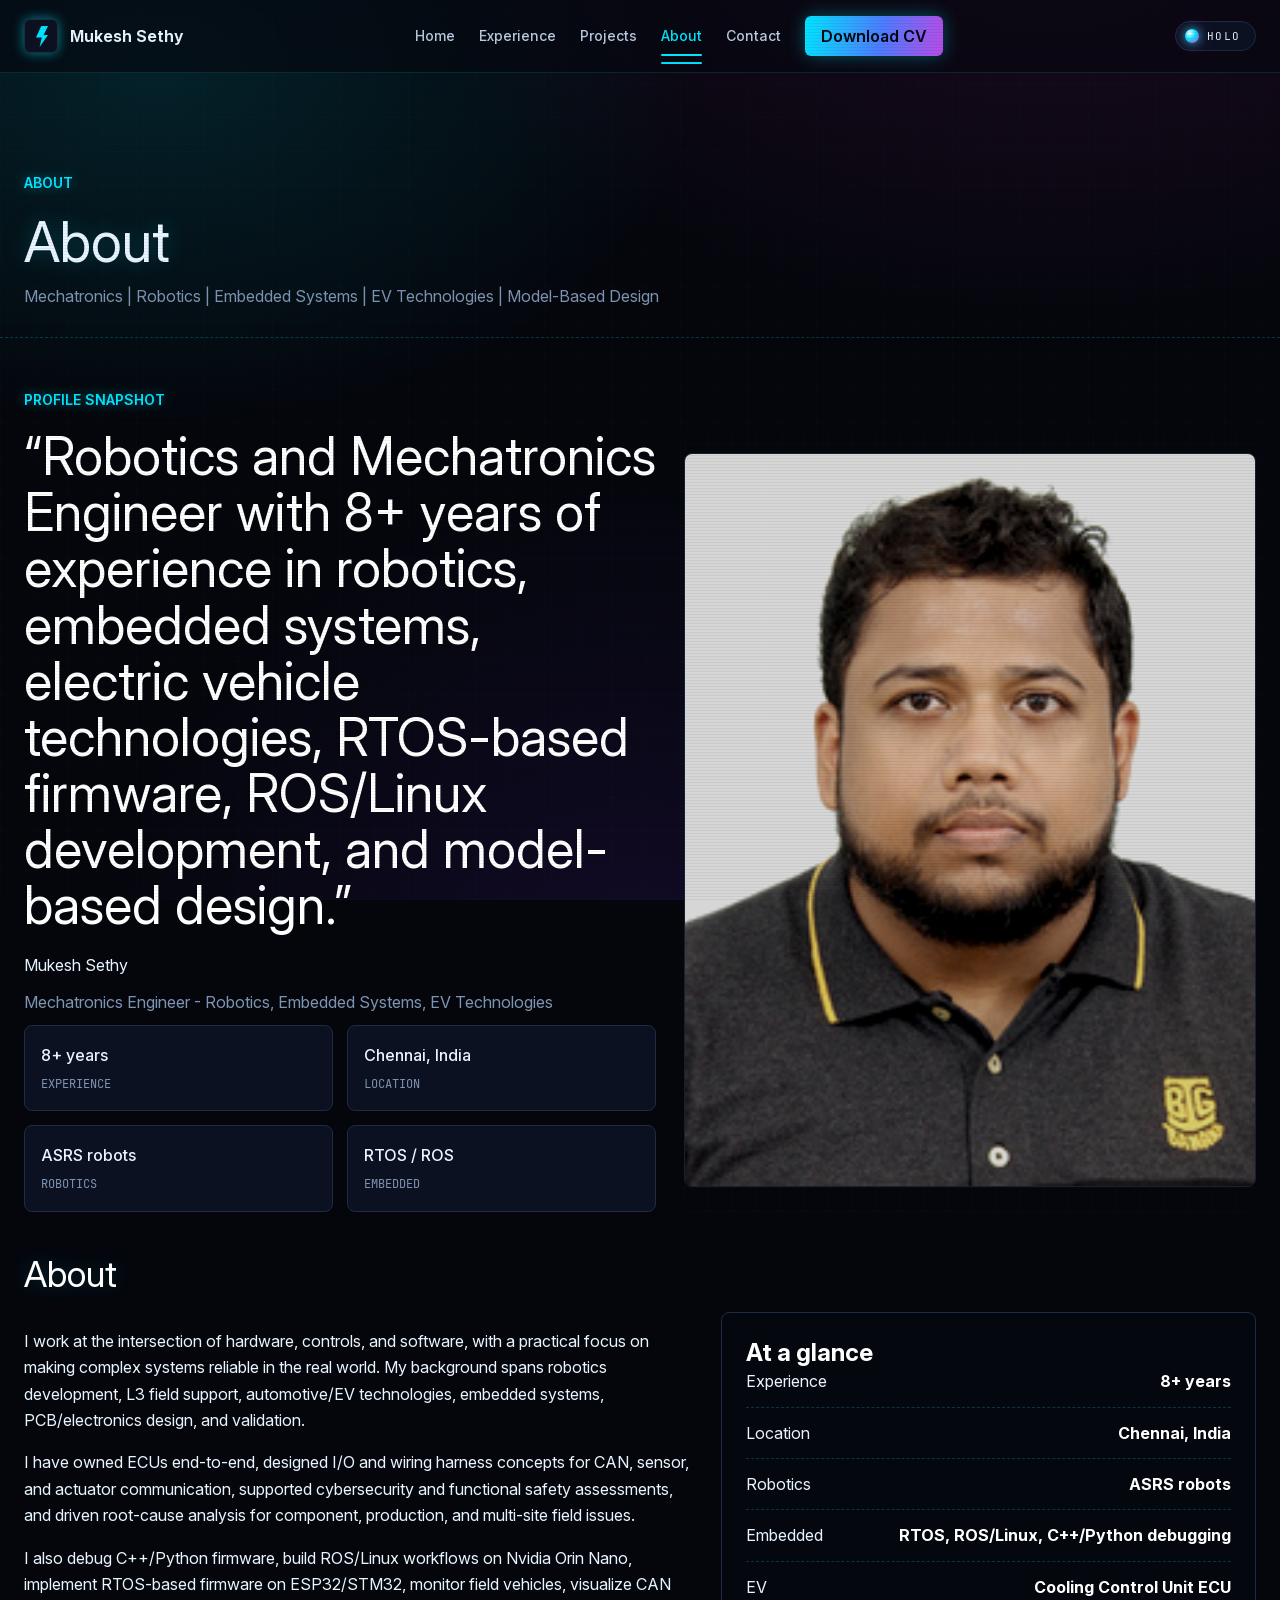
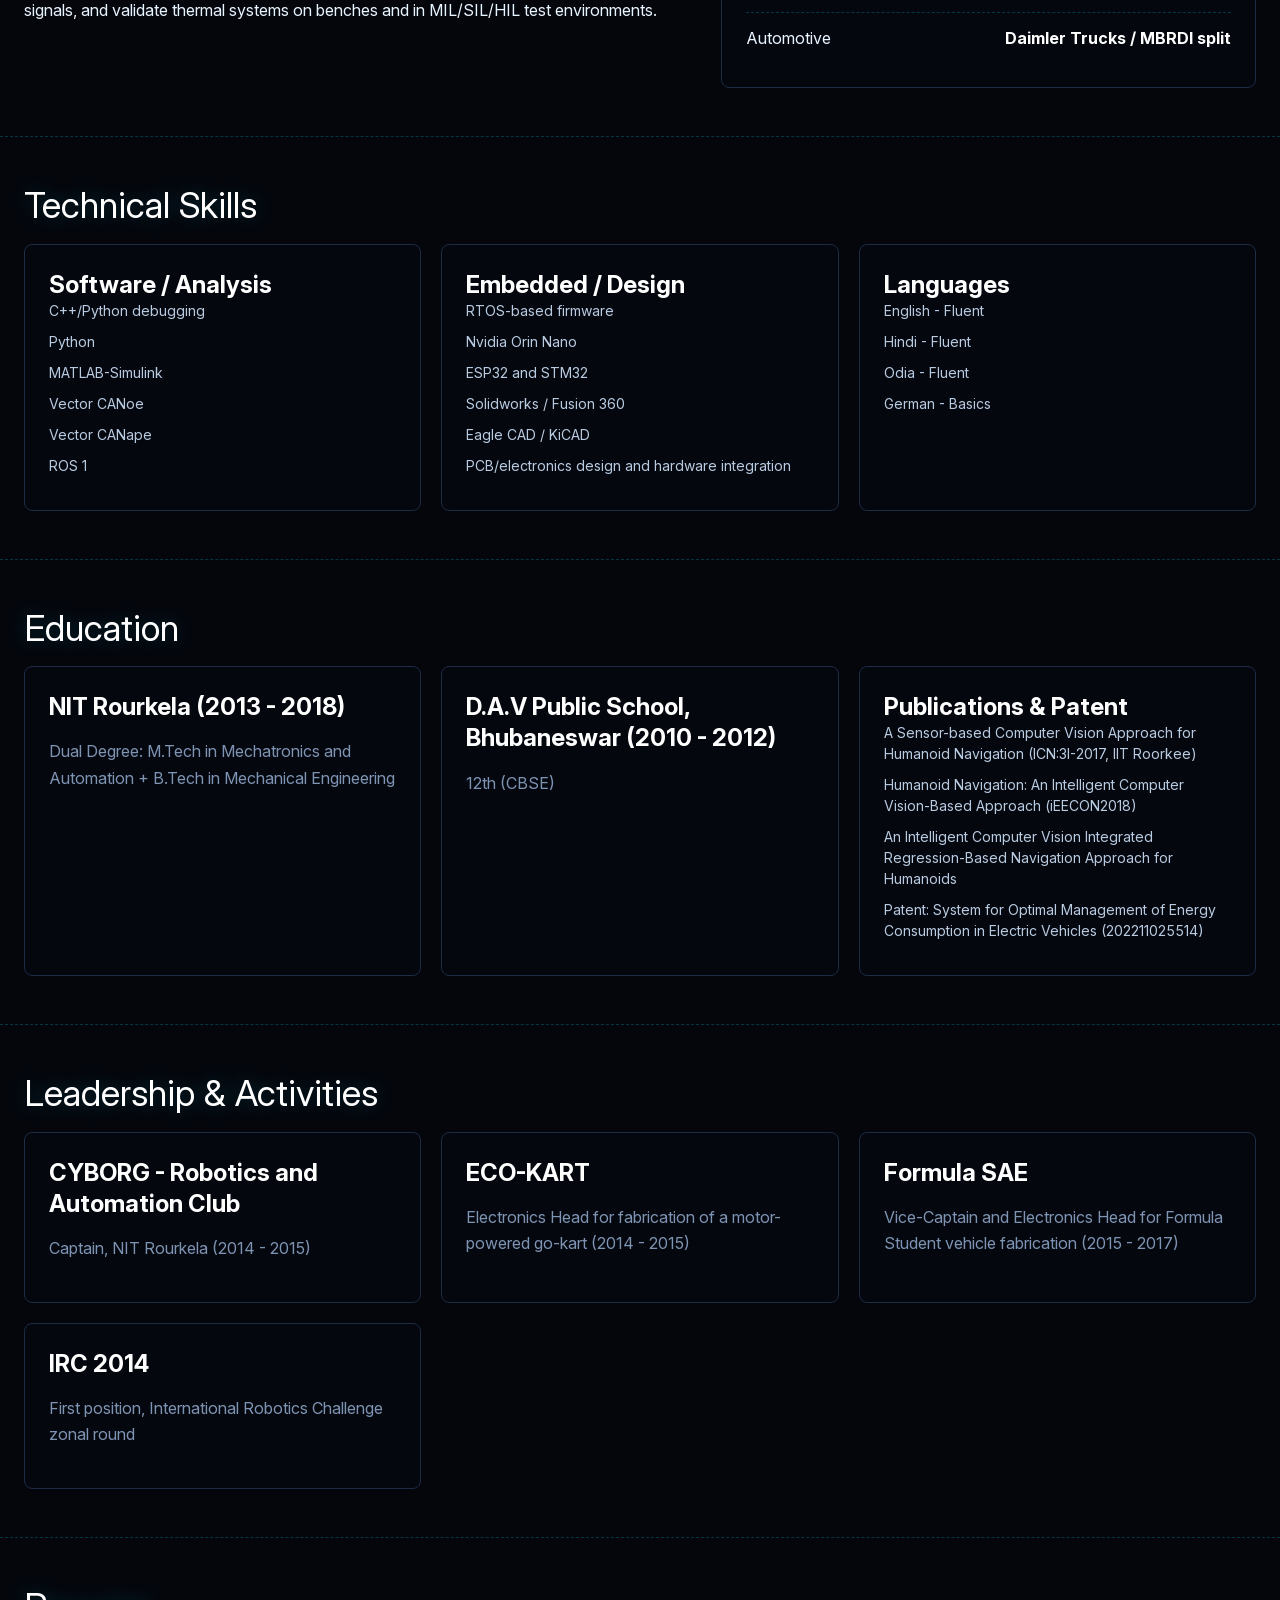
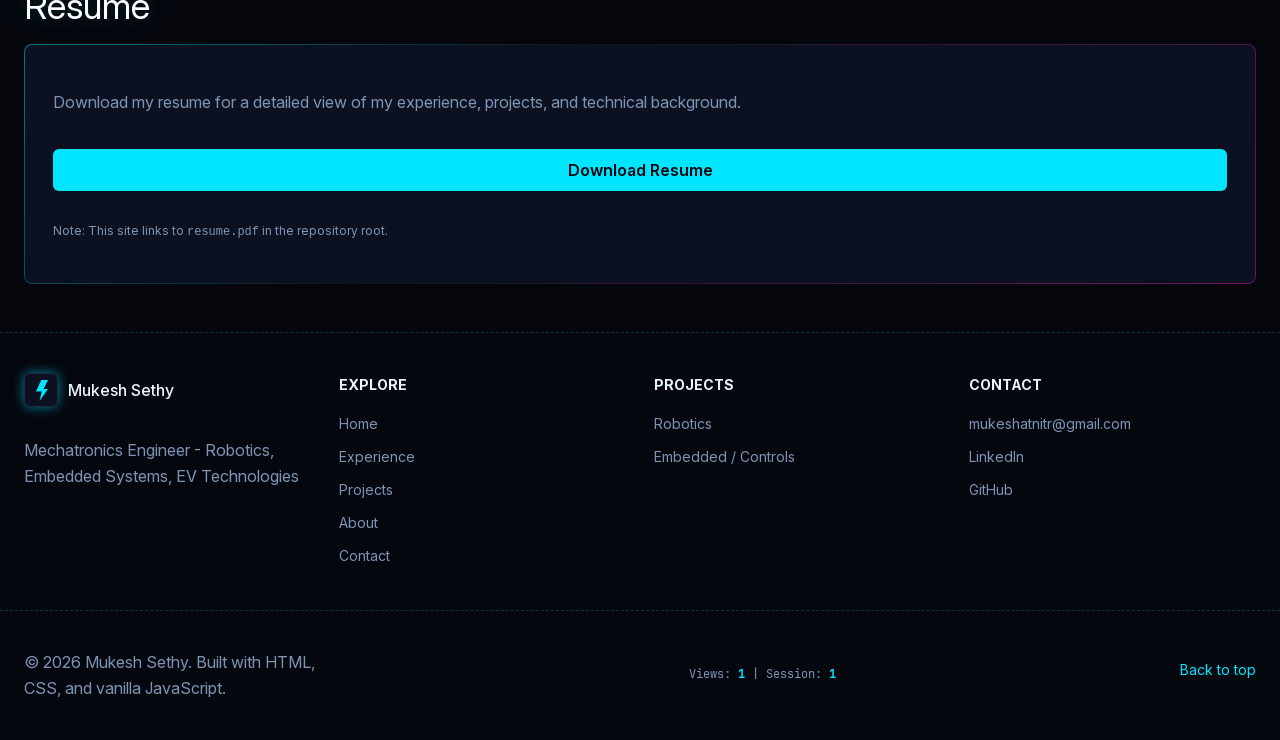
==== about/index.html @ 3b0ccf32 "Add switchable HOLO theme with live-recoloring FX Introduces a futuristic holographic HUD theme (voi" ====
<!doctype html>
<html lang="en">
  <head>
    <meta charset="utf-8" />
    <meta name="viewport" content="width=device-width, initial-scale=1" />
    <title>About | Mukesh Sethy</title>
    <meta
      name="description"
      content="About Mukesh Sethy - mechatronics engineer with 8+ years of experience in robotics, embedded systems, EV technologies, RTOS firmware, ROS/Linux, and data analytics."
    />

    <meta property="og:title" content="About | Mukesh Sethy" />
    <meta
      property="og:description"
      content="Mechatronics engineer with experience in Rapyuta Robotics ASRS robots, embedded debugging, Daimler Trucks ECU development, Mercedes-Benz R&D split context, and EV analytics."
    />
    <meta property="og:type" content="website" />

    <link rel="preload" href="../assets/fonts/InterVariable.woff2" as="font" type="font/woff2" crossorigin />
    <link
      rel="preload"
      href="../assets/fonts/JetBrainsMono-Regular.woff2"
      as="font"
      type="font/woff2"
      crossorigin
    />
    <script>
      (function () {
        var t = "holo";
        try {
          if (localStorage.getItem("site-theme") === "circuit") t = "circuit";
        } catch (e) {}
        document.documentElement.setAttribute("data-theme", t);
      })();
    </script>
    <link rel="stylesheet" href="../fonts.css" />
    <link rel="stylesheet" href="../style.css?v=holo-theme-20260707" />
  </head>
  <body data-page="about">
    <div id="top" aria-hidden="true"></div>
    <a class="skip-link" href="#main">Skip to content</a>
    <div class="scroll-progress" aria-hidden="true">
      <div class="scroll-progress-bar" id="scroll-progress-bar"></div>
    </div>

    <canvas class="ambient-fx" id="ambient-fx" aria-hidden="true"></canvas>
    <div class="pointer-light" id="pointer-light" aria-hidden="true"></div>
    <div class="cursor-fx" id="cursor-fx" aria-hidden="true">
      <div class="cursor-ring" id="cursor-ring"><span class="cursor-sweep" aria-hidden="true"></span></div>
      <div class="cursor-dot" id="cursor-dot"></div>
    </div>
    <div class="click-ripples" id="click-ripples" aria-hidden="true"></div>

    <div class="page">
      <div class="sheet">
        <header class="site-header">
          <div class="container header-row">
            <a class="brand" href="../" aria-label="Home">
              <span class="brand-mark" aria-hidden="true"></span>
              <span class="brand-name">Mukesh Sethy</span>
            </a>

            <nav class="nav-links" id="nav-links" aria-label="Primary">
              <a class="nav-link" href="../" data-page="home">Home</a>
              <a class="nav-link" href="../experience/" data-page="experience">Experience</a>
              <a class="nav-link" href="../projects/" data-page="projects">Projects</a>
              <a class="nav-link" href="../about/" data-page="about">About</a>
              <a class="nav-link" href="../contact/" data-page="contact">Contact</a>
              <a class="header-cta" href="../resume.pdf" download>Download CV</a>
              <span class="nav-indicator" id="nav-indicator" aria-hidden="true"></span>
            </nav>

            <button class="theme-toggle" type="button" aria-pressed="true" aria-label="Switch theme">
              <span class="theme-toggle-orb" aria-hidden="true"></span>
              <span class="theme-toggle-label">Holo</span>
            </button>

            <button
              class="nav-toggle"
              type="button"
              aria-label="Open menu"
              aria-expanded="false"
              aria-controls="nav-links"
            >
              <span class="nav-toggle-bars" aria-hidden="true"></span>
            </button>
          </div>
        </header>

        <main id="main">
          <section class="section page-hero" aria-label="About">
            <div class="container">
              <p class="eyebrow">About</p>
              <h1 class="page-title">About</h1>
              <p class="muted page-lead">Mechatronics | Robotics | Embedded Systems | EV Technologies | Model-Based Design</p>
            </div>
          </section>

          <section class="section snapshot" id="about" aria-label="Profile snapshot">
            <div class="container">
              <p class="eyebrow">Profile Snapshot</p>
              <div class="snapshot-grid">
                <div class="snapshot-copy">
                  <p class="snapshot-quote">
                    &ldquo;Robotics and Mechatronics Engineer with 8+ years of experience in robotics, embedded systems,
                    electric vehicle technologies, RTOS-based firmware, ROS/Linux development, and model-based
                    design.&rdquo;
                  </p>
                  <p class="snapshot-name">Mukesh Sethy</p>
                  <p class="muted snapshot-role">Mechatronics Engineer - Robotics, Embedded Systems, EV Technologies</p>

                  <div class="snapshot-stats" aria-label="Highlights">
                    <div class="stat">
                      <p class="stat-value">8+ years</p>
                      <p class="stat-label">Experience</p>
                    </div>
                    <div class="stat">
                      <p class="stat-value">Chennai, India</p>
                      <p class="stat-label">Location</p>
                    </div>
                    <div class="stat">
                      <p class="stat-value">ASRS robots</p>
                      <p class="stat-label">Robotics</p>
                    </div>
                    <div class="stat">
                      <p class="stat-value">RTOS / ROS</p>
                      <p class="stat-label">Embedded</p>
                    </div>
                  </div>
                </div>

                <div class="snapshot-art" aria-label="Portrait cutout">
                  <div class="burst" aria-hidden="true"></div>
                  <img
                    class="snapshot-img"
                    src="../assets/profile.jpg"
                    alt="Portrait of Mukesh Sethy"
                    width="207"
                    height="266"
                    loading="lazy"
                    decoding="async"
                  />
                </div>
              </div>

              <div class="about-body">
                <h2 class="section-title">About</h2>
                <div class="two-col">
                  <div>
                    <p>
                      I work at the intersection of hardware, controls, and software, with a practical focus on making
                      complex systems reliable in the real world. My background spans robotics development, L3 field
                      support, automotive/EV technologies, embedded systems, PCB/electronics design, and validation.
                    </p>
                    <p>
                      I have owned ECUs end-to-end, designed I/O and wiring harness concepts for CAN, sensor, and
                      actuator communication, supported cybersecurity and functional safety assessments, and driven
                      root-cause analysis for component, production, and multi-site field issues.
                    </p>
                    <p>
                      I also debug C++/Python firmware, build ROS/Linux workflows on Nvidia Orin Nano, implement
                      RTOS-based firmware on ESP32/STM32, monitor field vehicles, visualize CAN signals, and validate
                      thermal systems on benches and in MIL/SIL/HIL test environments.
                    </p>
                  </div>
                  <div class="info-card">
                    <h3 class="card-title">At a glance</h3>
                    <ul class="meta-grid">
                      <li><span>Experience</span><strong>8+ years</strong></li>
                      <li><span>Location</span><strong>Chennai, India</strong></li>
                      <li><span>Robotics</span><strong>ASRS robots</strong></li>
                      <li><span>Embedded</span><strong>RTOS, ROS/Linux, C++/Python debugging</strong></li>
                      <li><span>EV</span><strong>Cooling Control Unit ECU</strong></li>
                      <li><span>Automotive</span><strong>Daimler Trucks / MBRDI split</strong></li>
                    </ul>
                  </div>
                </div>
              </div>
            </div>
          </section>

          <section class="section" id="technical-skills" aria-label="Technical skills">
            <div class="container">
              <h2 class="section-title">Technical Skills</h2>
              <div class="cards-grid">
                <article class="skill-card">
                  <h3 class="card-title">Software / Analysis</h3>
                  <ul class="clean-list muted">
                    <li>C++/Python debugging</li>
                    <li>Python</li>
                    <li>MATLAB-Simulink</li>
                    <li>Vector CANoe</li>
                    <li>Vector CANape</li>
                    <li>ROS 1</li>
                  </ul>
                </article>
                <article class="skill-card">
                  <h3 class="card-title">Embedded / Design</h3>
                  <ul class="clean-list muted">
                    <li>RTOS-based firmware</li>
                    <li>Nvidia Orin Nano</li>
                    <li>ESP32 and STM32</li>
                    <li>Solidworks / Fusion 360</li>
                    <li>Eagle CAD / KiCAD</li>
                    <li>PCB/electronics design and hardware integration</li>
                  </ul>
                </article>
                <article class="skill-card">
                  <h3 class="card-title">Languages</h3>
                  <ul class="clean-list muted">
                    <li>English - Fluent</li>
                    <li>Hindi - Fluent</li>
                    <li>Odia - Fluent</li>
                    <li>German - Basics</li>
                  </ul>
                </article>
              </div>
            </div>
          </section>

          <section class="section" id="education" aria-label="Education">
            <div class="container">
              <h2 class="section-title">Education</h2>
              <div class="cards-grid">
                <article class="skill-card">
                  <h3 class="card-title">NIT Rourkela (2013 - 2018)</h3>
                  <p class="muted">
                    Dual Degree: M.Tech in Mechatronics and Automation + B.Tech in Mechanical Engineering
                  </p>
                </article>
                <article class="skill-card">
                  <h3 class="card-title">D.A.V Public School, Bhubaneswar (2010 - 2012)</h3>
                  <p class="muted">12th (CBSE)</p>
                </article>
                <article class="skill-card">
                  <h3 class="card-title">Publications &amp; Patent</h3>
                  <ul class="clean-list muted">
                    <li>A Sensor-based Computer Vision Approach for Humanoid Navigation (ICN:3I-2017, IIT Roorkee)</li>
                    <li>Humanoid Navigation: An Intelligent Computer Vision-Based Approach (iEECON2018)</li>
                    <li>An Intelligent Computer Vision Integrated Regression-Based Navigation Approach for Humanoids</li>
                    <li>Patent: System for Optimal Management of Energy Consumption in Electric Vehicles (202211025514)</li>
                  </ul>
                </article>
              </div>
            </div>
          </section>

          <section class="section" id="leadership" aria-label="Leadership and activities">
            <div class="container">
              <h2 class="section-title">Leadership &amp; Activities</h2>
              <div class="cards-grid">
                <article class="skill-card">
                  <h3 class="card-title">CYBORG - Robotics and Automation Club</h3>
                  <p class="muted">Captain, NIT Rourkela (2014 - 2015)</p>
                </article>
                <article class="skill-card">
                  <h3 class="card-title">ECO-KART</h3>
                  <p class="muted">Electronics Head for fabrication of a motor-powered go-kart (2014 - 2015)</p>
                </article>
                <article class="skill-card">
                  <h3 class="card-title">Formula SAE</h3>
                  <p class="muted">Vice-Captain and Electronics Head for Formula Student vehicle fabrication (2015 - 2017)</p>
                </article>
                <article class="skill-card">
                  <h3 class="card-title">IRC 2014</h3>
                  <p class="muted">First position, International Robotics Challenge zonal round</p>
                </article>
              </div>
            </div>
          </section>

          <section class="section" id="resume" aria-label="Resume">
            <div class="container">
              <h2 class="section-title">Resume</h2>
              <div class="resume-card">
                <p class="muted">
                  Download my resume for a detailed view of my experience, projects, and technical background.
                </p>
                <a class="button primary" href="../resume.pdf" download>Download Resume</a>
                <p class="tiny muted">Note: This site links to <code>resume.pdf</code> in the repository root.</p>
              </div>
            </div>
          </section>
        </main>

        <footer class="footer">
          <div class="container footer-grid">
            <div class="footer-col footer-brand">
              <a class="footer-logo" href="../" aria-label="Back to home">
                <span class="brand-mark" aria-hidden="true"></span>
                <span class="footer-name">Mukesh Sethy</span>
              </a>
              <p class="footer-muted">Mechatronics Engineer - Robotics, Embedded Systems, EV Technologies</p>
            </div>

            <nav class="footer-col" aria-label="Footer navigation">
              <h3 class="footer-title">Explore</h3>
              <a class="footer-link" href="../">Home</a>
              <a class="footer-link" href="../experience/">Experience</a>
              <a class="footer-link" href="../projects/">Projects</a>
              <a class="footer-link" href="../about/">About</a>
              <a class="footer-link" href="../contact/">Contact</a>
            </nav>

            <nav class="footer-col" aria-label="Project categories">
              <h3 class="footer-title">Projects</h3>
              <a class="footer-link" href="../projects/" data-mega-filter="robotics">Robotics</a>
              <a class="footer-link" href="../projects/" data-mega-filter="embedded">Embedded / Controls</a>
            </nav>

            <div class="footer-col">
              <h3 class="footer-title">Contact</h3>
              <a class="footer-link" href="mailto:mukeshatnitr@gmail.com">mukeshatnitr@gmail.com</a>
              <a
                class="footer-link"
                href="https://www.linkedin.com/in/mukesh-sethy-410699104"
                target="_blank"
                rel="noreferrer"
              >
                LinkedIn
              </a>
              <a class="footer-link" href="https://github.com/MukeshSethy" target="_blank" rel="noreferrer">GitHub</a>
            </div>
          </div>

          <div class="footer-bottom">
            <div class="container footer-bottom-row">
              <p class="footer-muted">
                &copy; <span id="year"></span> Mukesh Sethy. Built with HTML, CSS, and vanilla JavaScript.
              </p>
              <p class="footer-muted footer-visitor">
                Views: <strong data-visitor-total>--</strong> | Session: <strong data-visitor-session>--</strong>
              </p>
              <a class="footer-link footer-toplink" href="#top">Back to top</a>
            </div>
          </div>
        </footer>
      </div>
    </div>

    <button class="to-top" id="to-top" type="button" aria-label="Back to top">
      <span aria-hidden="true">Top</span>
    </button>

    <div class="toast" id="toast" role="status" aria-live="polite" aria-atomic="true"></div>

    <script src="../script.js?v=holo-theme-20260707"></script>
  </body>
</html>
---- fonts.css ----
/* Self-hosted webfonts (offline-friendly). */

@font-face {
  font-family: "Inter";
  src: url("assets/fonts/InterVariable.woff2") format("woff2");
  font-style: normal;
  font-weight: 100 900;
  font-display: swap;
}

@font-face {
  font-family: "Inter";
  src: url("assets/fonts/InterVariable-Italic.woff2") format("woff2");
  font-style: italic;
  font-weight: 100 900;
  font-display: swap;
}

@font-face {
  font-family: "JetBrains Mono";
  src: url("assets/fonts/JetBrainsMono-Regular.woff2") format("woff2");
  font-style: normal;
  font-weight: 400;
  font-display: swap;
}

@font-face {
  font-family: "JetBrains Mono";
  src: url("assets/fonts/JetBrainsMono-Medium.woff2") format("woff2");
  font-style: normal;
  font-weight: 500;
  font-display: swap;
}

@font-face {
  font-family: "JetBrains Mono";
  src: url("assets/fonts/JetBrainsMono-SemiBold.woff2") format("woff2");
  font-style: normal;
  font-weight: 600;
  font-display: swap;
}

@font-face {
  font-family: "JetBrains Mono";
  src: url("assets/fonts/JetBrainsMono-Bold.woff2") format("woff2");
  font-style: normal;
  font-weight: 700;
  font-display: swap;
}
---- style.css ----
﻿:root {
  /* Theme: CIRCUIT (default) - one dark canvas, precise hairlines, electric-green CTA. */
  --brand: #00d992;
  --brand-rgb: 0, 217, 146;
  --brand-soft: #2fd6a1;
  --brand-deep: #10b981;
  --accent-2: #00d992;
  --accent-2-rgb: 0, 217, 146;
  --on-brand: #101010;
  --canvas: #101010;
  --canvas-soft: #1a1a1a;
  --surface: #101010;
  --hairline: #3d3a39;
  --hairline-cool: rgba(79, 93, 117, 0.4);
  --hairline-soft: #b8b3b0;
  --hairline-strong: #5c5855;
  --ink: #f2f2f2;
  --ink-strong: #ffffff;
  --body: #bdbdbd;
  --mute: #8b949e;
  --mute-2: #8b949e;
  --ink-faint: #686f78;
  --canvas-night: #101010;
  --canvas-night-soft: #1a1a1a;
  --canvas-text-soft: #f5f6f7;
  --bg: #101010;
  --shadow: 0 20px 60px rgba(0, 0, 0, 0.7), inset 0 0 0 1px rgba(148, 163, 184, 0.1);
  --shadow-soft: 0 0 15px rgba(92, 88, 85, 0.2);
  --radius-sm: 6px;
  --radius-md: 8px;
  --radius-lg: 12px;
  --radius-xl: 8px;
  --radius-pill: 9999px;
  --maxw: 1240px;
  --grid: 48px;
  --spacing-md: 12px;
  --spacing-lg: 16px;
  --spacing-xl: 20px;
  --spacing-2xl: 24px;
  --spacing-3xl: 32px;
  --spacing-4xl: 40px;
  --spacing-5xl: 48px;
  --spacing-6xl: 64px;
  --ease: cubic-bezier(0.16, 1, 0.3, 1);
  --display: "Inter", ui-sans-serif, system-ui, -apple-system, "Segoe UI", Roboto, Arial, sans-serif;
  --mono: "JetBrains Mono", ui-monospace, SFMono-Regular, Menlo, Monaco, Consolas, "Liberation Mono", "Courier New", monospace;
}

*, *::before, *::after {
  box-sizing: border-box;
}

html {
  scroll-behavior: smooth;
}

body {
  margin: 0;
  min-height: 100vh;
  background: var(--bg);
  color: var(--ink);
  font-family: var(--display);
  font-size: 16px;
  line-height: 1.65;
}

body::before {
  content: "";
  position: fixed;
  inset: 0;
  pointer-events: none;
  background: repeating-linear-gradient(
      0deg,
      rgba(255, 255, 255, 0.025) 0,
      rgba(255, 255, 255, 0.025) 1px,
      transparent 1px,
      transparent 26px
    ),
    repeating-linear-gradient(
      90deg,
      rgba(255, 255, 255, 0.025) 0,
      rgba(255, 255, 255, 0.025) 1px,
      transparent 1px,
      transparent 26px
    );
  opacity: 0.22;
  z-index: 0;
}

/* FX layers (subtle, monochrome + electric green). */
.ambient-fx {
  position: fixed;
  inset: 0;
  width: 100%;
  height: 100%;
  pointer-events: none;
  z-index: 0;
  opacity: 0.55;
  mix-blend-mode: screen;
}

.pointer-light {
  position: fixed;
  inset: 0;
  pointer-events: none;
  z-index: 0;
  opacity: 0;
  background: radial-gradient(
    circle at var(--px, 50%) var(--py, 28%),
    rgba(var(--brand-rgb), 0.16),
    transparent 44%
  );
  transition: opacity 220ms var(--ease);
  mix-blend-mode: screen;
}

html.has-pointer-light .pointer-light {
  opacity: 1;
}

.hero-fx {
  position: absolute;
  inset: 0;
  width: 100%;
  height: 100%;
  pointer-events: none;
  opacity: 0.28;
}

.cursor-fx {
  position: fixed;
  inset: 0;
  pointer-events: none;
  z-index: 1500;
  opacity: 0;
}

html.has-cursor-fx .cursor-fx {
  opacity: 1;
}

.cursor-ring,
.cursor-dot {
  position: absolute;
  left: 0;
  top: 0;
  will-change: transform, opacity;
}

.cursor-ring {
  --s: 36px;
  width: var(--s);
  height: var(--s);
  border-radius: var(--radius-pill);
  border: 1.5px solid rgba(var(--brand-rgb), 0.35);
  transform: translate(
    calc(var(--cx, 50vw) - calc(var(--s) / 2)),
    calc(var(--cy, 50vh) - calc(var(--s) / 2))
  );
}

.cursor-dot {
  --s: 8px;
  width: var(--s);
  height: var(--s);
  border-radius: var(--radius-pill);
  background: var(--brand);
  transform: translate(
    calc(var(--cx, 50vw) - calc(var(--s) / 2)),
    calc(var(--cy, 50vh) - calc(var(--s) / 2))
  );
}

.cursor-fx.is-hover .cursor-ring {
  border-color: rgba(var(--brand-rgb), 0.6);
}

.cursor-sweep {
  position: absolute;
  inset: 0;
  border-radius: inherit;
  overflow: hidden;
  background: conic-gradient(
    from 0deg,
    rgba(var(--brand-rgb), 0.22),
    rgba(var(--brand-rgb), 0.05) 60deg,
    transparent 90deg
  );
  animation: cursor-sweep-spin 2.6s linear infinite;
}

@keyframes cursor-sweep-spin {
  to {
    transform: rotate(360deg);
  }
}

.cursor-blip {
  position: absolute;
  width: 3px;
  height: 3px;
  border-radius: 50%;
  background: var(--brand);
  box-shadow: 0 0 4px rgba(var(--brand-rgb), 0.8);
  transform: translate(-50%, -50%);
  opacity: 0;
  animation: cursor-blip-fade 2s ease-in-out infinite;
}

@keyframes cursor-blip-fade {
  0%, 12%, 88%, 100% {
    opacity: 0;
  }
  35%, 65% {
    opacity: 0.9;
  }
}

.cursor-ring {
  transition: opacity 160ms var(--ease), border-color 160ms var(--ease);
}

.cursor-fx.over-calendar .cursor-ring {
  opacity: 0;
}

.cursor-fx.is-down .cursor-ring {
  border-color: rgba(var(--brand-rgb), 0.78);
}

.click-ripples {
  position: fixed;
  inset: 0;
  pointer-events: none;
  z-index: 1040;
}

.click-ripple {
  position: absolute;
  left: var(--x);
  top: var(--y);
  width: var(--s);
  height: var(--s);
  transform: translate(-50%, -50%);
  border-radius: var(--radius-pill);
  border: 1px solid rgba(var(--brand-rgb), 0.5);
  opacity: 0;
  animation: click-ripple 760ms var(--ease) forwards;
}

@keyframes click-ripple {
  0% {
    opacity: 0.22;
    transform: translate(-50%, -50%) scale(0.12);
  }
  100% {
    opacity: 0;
    transform: translate(-50%, -50%) scale(1);
  }
}

a {
  color: inherit;
  text-decoration: none;
}

img {
  max-width: 100%;
  display: block;
}

.container {
  width: min(100%, calc(var(--maxw) + 48px));
  margin: 0 auto;
  padding: 0 24px;
}

.skip-link {
  position: absolute;
  left: 18px;
  top: 18px;
  padding: 10px 14px;
  border-radius: var(--radius-sm);
  border: 1px solid var(--hairline);
  background: var(--canvas-soft);
  color: var(--ink-strong);
  transform: translateY(-140%);
  transition: transform 180ms var(--ease);
  z-index: 1200;
}

.skip-link:focus {
  transform: translateY(0);
  outline: none;
  box-shadow: 0 0 0 3px rgba(var(--brand-rgb), 0.22);
}

:focus-visible {
  outline: none;
  box-shadow: 0 0 0 3px rgba(var(--brand-rgb), 0.24);
}

.page {
  position: relative;
  z-index: 1;
  animation: page-in 520ms var(--ease) both;
  will-change: opacity, transform, filter;
}

.sheet {
  width: 100%;
}

@keyframes page-in {
  from {
    opacity: 0;
    transform: translateY(10px);
    filter: blur(3px);
  }
  to {
    opacity: 1;
    transform: translateY(0);
    filter: blur(0);
  }
}

body.is-leaving .page {
  opacity: 0;
  transform: translateY(10px);
  filter: blur(3px);
  transition: opacity 180ms var(--ease), transform 180ms var(--ease), filter 180ms var(--ease);
}

body.modal-open {
  overflow: hidden;
}

.reveal {
  opacity: 0;
  transform: translateY(14px);
  filter: blur(3px);
  transition: opacity 520ms var(--ease), transform 520ms var(--ease), filter 520ms var(--ease);
  transition-delay: var(--d, 0ms);
}

.reveal.is-visible {
  opacity: 1;
  transform: translateY(0);
  filter: blur(0);
}

.scroll-progress {
  position: fixed;
  top: 0;
  left: 0;
  width: 100%;
  height: 3px;
  background: transparent;
  z-index: 1100;
}

.scroll-progress-bar {
  width: 0;
  height: 100%;
  background: var(--brand);
}

.site-header {
  position: sticky;
  top: 0;
  z-index: 1100;
  background: rgba(16, 16, 16, 0.92);
  border-bottom: 1px solid var(--hairline);
  backdrop-filter: blur(16px);
}

.site-header.is-scrolled {
  box-shadow: 0 10px 36px rgba(0, 0, 0, 0.35);
  border-bottom-color: var(--hairline-strong);
}

.header-row {
  display: flex;
  align-items: center;
  justify-content: space-between;
  gap: 16px;
  min-height: 72px;
}

.brand {
  display: inline-flex;
  align-items: center;
  gap: 12px;
  font-family: var(--display);
  font-weight: 650;
  letter-spacing: 0;
}

.brand-mark {
  position: relative;
  width: 34px;
  height: 34px;
  border-radius: var(--radius-sm);
  border: 1px solid var(--hairline);
  background: var(--canvas-soft);
  box-shadow: inset 0 0 18px rgba(var(--brand-rgb), 0.08);
}

.brand-mark::before {
  content: "";
  position: absolute;
  left: 11px;
  top: 6px;
  width: 12px;
  height: 21px;
  background: var(--brand);
  clip-path: polygon(44% 0, 100% 0, 64% 43%, 100% 43%, 30% 100%, 48% 55%, 0 55%);
}

.nav-links {
  display: flex;
  flex-wrap: wrap;
  align-items: center;
  gap: 24px;
  position: relative;
}

.nav-link {
  position: relative;
  color: var(--body);
  opacity: 1;
  font-size: 14px;
  font-weight: 500;
  transition: color 180ms var(--ease), opacity 180ms var(--ease);
}

.nav-link:hover,
.nav-link.is-active {
  color: var(--brand);
  opacity: 1;
}

.nav-link.is-active::after {
  content: "";
  position: absolute;
  left: 0;
  bottom: -8px;
  width: 100%;
  height: 2px;
  background: var(--brand);
  border-radius: var(--radius-pill);
}

.nav-indicator {
  position: absolute;
  left: 0;
  bottom: -8px;
  height: 2px;
  width: 0;
  border-radius: var(--radius-pill);
  background: var(--brand);
  opacity: 0;
  transition: opacity 200ms var(--ease), transform 200ms var(--ease), width 200ms var(--ease);
  pointer-events: none;
}

.nav-indicator.is-visible {
  opacity: 1;
}

.nav-toggle {
  display: none;
  border: 1px solid var(--hairline);
  background: var(--canvas-soft);
  border-radius: var(--radius-sm);
  padding: 12px;
  cursor: pointer;
}

.nav-toggle-bars,
.nav-toggle-bars::before,
.nav-toggle-bars::after {
  display: block;
  position: relative;
  width: 20px;
  height: 2px;
  background: var(--ink-strong);
  border-radius: 999px;
}

.nav-toggle-bars::before,
.nav-toggle-bars::after {
  content: "";
  position: absolute;
  left: 0;
}

.nav-toggle-bars::before {
  top: -6px;
}

.nav-toggle-bars::after {
  top: 6px;
}

.header-cta,
.button.primary,
.btn-black {
  display: inline-flex;
  align-items: center;
  justify-content: center;
  border-radius: var(--radius-sm);
  border: 1px solid transparent;
  background: var(--brand);
  color: var(--on-brand);
  padding: 12px 16px;
  font-weight: 600;
  font-size: 16px;
  line-height: 1;
  text-transform: none;
  transition: transform 180ms var(--ease), filter 180ms var(--ease), opacity 180ms var(--ease);
}

.header-cta:hover,
.button.primary:hover,
.btn-black:hover {
  transform: translateY(-1px);
  filter: brightness(1.04);
}

.section {
  padding: 48px 0;
  border-top: 1px dashed var(--hairline-cool);
}

.section:first-of-type {
  border-top: none;
}

.page-hero {
  padding-top: 96px;
  padding-bottom: 28px;
  border-top: none;
  position: relative;
  overflow: hidden;
}

.page-hero::before {
  content: "";
  position: absolute;
  inset: 0;
  background: none;
  opacity: 0;
  pointer-events: none;
}

.page-hero > .container {
  position: relative;
  z-index: 1;
}

.page-title {
  margin: 0 0 10px;
  font-size: 56px;
  font-weight: 400;
  letter-spacing: 0;
  line-height: 1.08;
  position: relative;
  z-index: 1;
}

.page-lead {
  margin: 0;
  max-width: 70ch;
  position: relative;
  z-index: 1;
}

.section-title {
  margin: 0 0 18px;
  font-size: 36px;
  font-weight: 400;
  letter-spacing: 0;
  line-height: 1.12;
  color: var(--ink-strong);
}

.section-head {
  display: flex;
  align-items: flex-end;
  justify-content: space-between;
  gap: 28px;
  margin-bottom: 18px;
}

.section-actions {
  display: flex;
  flex-wrap: wrap;
  gap: 14px;
  margin-top: 24px;
}

.muted {
  color: var(--mute);
}

.tiny {
  font-size: 12px;
  color: var(--mute);
}

.eyebrow {
  margin: 0 0 18px;
  display: inline-flex;
  font-size: 14px;
  font-weight: 600;
  letter-spacing: 0;
  text-transform: uppercase;
  color: var(--brand);
}

.hero .eyebrow {
  font-size: 14px;
  letter-spacing: 0;
  color: var(--brand);
}

.card-title {
  margin: 0;
  font-size: 24px;
  font-weight: 700;
  letter-spacing: 0;
  line-height: 1.3;
  color: var(--ink-strong);
}

.clean-list {
  margin: 0;
  padding: 0;
  list-style: none;
}

.clean-list li {
  margin-bottom: 10px;
  color: var(--body);
  font-size: 14px;
  line-height: 1.5;
}

.hero {
  position: relative;
  overflow: hidden;
  padding: 64px 0 40px;
  background: var(--canvas);
}

.hero::before {
  content: "";
  position: absolute;
  inset: 0;
  background:
    linear-gradient(90deg, rgba(var(--brand-rgb), 0.12), transparent 1px) 0 0 / 88px 88px,
    linear-gradient(180deg, rgba(var(--brand-rgb), 0.08), transparent 1px) 0 0 / 88px 88px;
  opacity: 0.12;
  pointer-events: none;
}

.hero-stripe {
  position: absolute;
  right: 0;
  top: 16%;
  bottom: 16%;
  width: 2px;
  min-width: 2px;
  background: var(--brand);
  box-shadow: 0 0 22px rgba(var(--brand-rgb), 0.45);
}

.hero-grid {
  display: grid;
  grid-template-columns: minmax(0, 1.1fr) minmax(0, 0.9fr);
  gap: 42px;
  align-items: start;
  position: relative;
  z-index: 1;
}

.hero-title {
  margin: 0;
  font-size: 60px;
  font-weight: 400;
  letter-spacing: 0;
  line-height: 1;
  color: var(--ink-strong);
}

.hero-greet,
.hero-name {
  display: block;
}

.hero-greet {
  font-weight: 400;
  margin-bottom: 12px;
  color: var(--ink-strong);
}

.hero-name {
  color: var(--brand);
  font-weight: 400;
}

.hero-role {
  display: flex;
  flex-wrap: wrap;
  align-items: center;
  gap: 12px;
  margin: 24px 0 18px;
}

.hero-rule {
  width: 56px;
  height: 1px;
  background: var(--hairline-strong);
}

.hero-subtitle {
  margin: 0;
  color: var(--mute);
  font-size: 16px;
  line-height: 1.65;
}

.hero-spark {
  display: none;
}

.hero-lead {
  margin: 0 0 24px;
  max-width: 68ch;
  color: var(--body);
  font-size: 18px;
  line-height: 1.55;
}

.hero-checklist {
  list-style: none;
  margin: 0 0 24px;
  padding: 0;
  display: grid;
  gap: 10px;
}

.hero-checklist li {
  position: relative;
  padding-left: 22px;
  color: var(--body);
  font-size: 14px;
}

.hero-checklist li::before {
  content: "";
  position: absolute;
  left: 0;
  top: 8px;
  width: 10px;
  height: 10px;
  border-radius: 2px;
  background: var(--brand);
}

.hero-terminal {
  margin: 0 0 24px;
  padding: 18px 18px;
  border-radius: var(--radius-sm);
  background: var(--canvas-night);
  border: 1px solid var(--hairline);
  font-family: var(--mono);
  font-size: 13px;
  line-height: 1.45;
  color: var(--canvas-text-soft);
  box-shadow: inset 0 1px 0 rgba(255, 255, 255, 0.02), 0 0 15px rgba(92, 88, 85, 0.2);
}

.term-row {
  display: flex;
  align-items: center;
  gap: 12px;
  margin: 6px 0;
}

.term-row:first-child {
  margin-top: 0;
}

.term-row span {
  color: var(--brand);
  font-weight: 500;
}

.hero-badges {
  display: flex;
  flex-wrap: wrap;
  gap: 12px;
  margin: 0 0 20px;
}

.hero-badge {
  display: inline-flex;
  align-items: center;
  padding: 4px 12px;
  border-radius: var(--radius-pill);
  background: var(--canvas);
  border: 1px solid var(--hairline);
  color: var(--body);
  font-size: 12px;
  text-transform: uppercase;
  letter-spacing: 0;
  font-weight: 600;
}

.hero-actions {
  display: flex;
  flex-wrap: wrap;
  gap: 16px;
}

.btn {
  display: inline-flex;
  align-items: center;
  justify-content: center;
  min-height: 44px;
  border-radius: var(--radius-sm);
  border: 1px solid var(--hairline);
  background: var(--canvas);
  color: var(--ink);
  padding: 12px 16px;
  font-weight: 600;
  font-size: 16px;
  line-height: 1;
  transition: transform 180ms var(--ease), background-color 180ms var(--ease), border-color 180ms var(--ease);
}

.btn:hover {
  transform: translateY(-1px);
  background: var(--canvas-soft);
  border-color: var(--hairline-soft);
}

.btn-black {
  background: var(--brand);
  color: var(--on-brand);
  border-color: var(--brand);
}

.text-link {
  display: inline-flex;
  align-items: center;
  gap: 8px;
  color: var(--brand);
  font-weight: 600;
  font-size: 14px;
  border-bottom: 1px solid rgba(var(--brand-rgb), 0.45);
  padding-bottom: 2px;
}

.hero .text-link {
  border-bottom-color: rgba(var(--brand-rgb), 0.55);
}

.hero .text-link:hover {
  opacity: 0.92;
}

.hero-panel {
  position: relative;
  display: grid;
}

.hero-panel::after {
  position: absolute;
  z-index: 3;
  border: 1px solid var(--hairline);
  border-radius: var(--radius-md);
  background: rgba(16, 16, 16, 0.92);
  color: var(--canvas-text-soft);
  font-family: var(--mono);
  font-size: 12px;
  line-height: 1.5;
  box-shadow: var(--shadow-soft);
  pointer-events: none;
}

.hero-panel::after {
  content: "live\00a0 telemetry";
  left: -12px;
  top: 18px;
  padding: 6px 10px;
  color: var(--brand);
}

.portrait {
  position: relative;
  border-radius: var(--radius-md);
  overflow: hidden;
  border: 1px solid var(--hairline);
  background: var(--canvas-soft);
  box-shadow: var(--shadow-soft);
}

.portrait::before {
  content: "runtime.profile";
  position: absolute;
  left: 14px;
  top: 12px;
  z-index: 2;
  font-family: var(--mono);
  font-size: 12px;
  color: var(--brand);
}

.portrait::after {
  content: "";
  position: absolute;
  inset: 38px 0 auto;
  height: 1px;
  background: var(--hairline);
  z-index: 2;
}

.portrait-img {
  width: 100%;
  height: 100%;
  object-fit: cover;
  object-position: 50% 20%;
  display: block;
  filter: grayscale(18%) contrast(1.05) brightness(0.82);
}

.hello-disk {
  position: absolute;
  left: 18px;
  bottom: 18px;
  width: 86px;
  height: 86px;
  display: grid;
  place-items: center;
  border-radius: var(--radius-pill);
  background: rgba(var(--brand-rgb), 0.12);
  color: var(--ink-strong);
  font-family: var(--display);
  font-size: 18px;
  font-weight: 500;
  border: 1px solid rgba(var(--brand-rgb), 0.35);
}

.doodle {
  position: absolute;
  pointer-events: none;
}

.doodle-lines {
  left: 18px;
  top: 18px;
  width: 64px;
  height: 36px;
  background: linear-gradient(
    135deg,
    transparent 42%,
    rgba(var(--brand-rgb), 0.52) 44%,
    rgba(var(--brand-rgb), 0.52) 46%,
    transparent 48%
  );
  transform: rotate(-8deg);
}

.doodle-squiggle {
  right: 18px;
  top: 42%;
  width: 44px;
  height: 44px;
  border-radius: var(--radius-pill);
  border: 2px solid rgba(var(--brand-rgb), 0.64);
  border-left-color: transparent;
  border-bottom-color: transparent;
  transform: rotate(18deg);
}

.hero-strip {
  margin-top: 22px;
  padding: 16px 0;
  background: var(--canvas-soft);
  border-top: 1px dashed var(--hairline-cool);
  border-bottom: 1px dashed var(--hairline-cool);
}

.hero-strip-row {
  display: flex;
  flex-wrap: wrap;
  gap: 10px;
  align-items: center;
  color: var(--mute);
  font-size: 12px;
  letter-spacing: 0;
  text-transform: uppercase;
}

.strip-item {
  padding: 6px 12px;
  border-radius: var(--radius-pill);
  border: 1px solid var(--hairline);
  background: var(--canvas);
}

.strip-sep {
  width: 6px;
  height: 6px;
  background: var(--brand);
  border-radius: 2px;
}

.hero-meta {
  padding-top: 18px;
  border-top: 1px solid var(--hairline-cool);
}

.hero-meta-row {
  display: flex;
  flex-wrap: wrap;
  align-items: center;
  justify-content: space-between;
  gap: 16px;
}

.hero-social {
  display: inline-flex;
  gap: 18px;
}

.offering {
  background: var(--canvas);
}

.offering-head {
  display: flex;
  flex-wrap: wrap;
  gap: 20px;
  justify-content: space-between;
  margin-bottom: 28px;
}

.offering-head-right {
  max-width: 520px;
  display: grid;
  gap: 14px;
  text-align: right;
}

.offering-layout {
  display: grid;
  grid-template-columns: 72px 1fr;
  gap: 20px;
  align-items: start;
}

.offering-rail {
  display: flex;
  flex-direction: column;
  align-items: center;
  gap: 12px;
}

.offering-rail-label {
  font-family: var(--mono);
  font-size: 11px;
  letter-spacing: 0;
  text-transform: uppercase;
  color: var(--mute);
  writing-mode: vertical-rl;
  transform: rotate(180deg);
}

.offering-rail-line {
  width: 1px;
  height: 96px;
  background: var(--hairline-strong);
}

.offering-rail-btn {
  position: relative;
  width: 40px;
  height: 40px;
  border-radius: var(--radius-pill);
  background: var(--brand);
}

.offering-rail-btn::before {
  content: "";
  position: absolute;
  left: 50%;
  top: 50%;
  width: 10px;
  height: 10px;
  border-right: 2px solid var(--on-brand);
  border-bottom: 2px solid var(--on-brand);
  transform: translate(-50%, -55%) rotate(45deg);
}

.cards-grid,
.offering-grid {
  display: grid;
  gap: 20px;
}

.cards-grid {
  grid-template-columns: repeat(3, minmax(0, 1fr));
}

.offering-grid {
  grid-template-columns: repeat(3, minmax(0, 1fr));
}

.offering-card,
.skill-card,
.project-card,
.resume-card,
.info-card,
.timeline-card {
  border: 1px solid var(--hairline);
  background: var(--canvas);
  border-radius: var(--radius-md);
  padding: 24px;
  transition: transform 180ms var(--ease), border-color 180ms var(--ease), box-shadow 180ms var(--ease),
    background-color 180ms var(--ease);
}

.offering-card:hover,
.project-card:hover,
.skill-card:hover,
.timeline-card:hover {
  transform: translateY(-2px);
  border-color: rgba(var(--brand-rgb), 0.48);
  box-shadow: var(--shadow-soft);
}

.offering-link {
  display: inline-flex;
  align-items: center;
  gap: 10px;
  color: var(--brand);
  font-size: 13px;
  font-weight: 500;
  letter-spacing: 0;
  text-transform: uppercase;
}

.offering-link::after {
  content: "";
  width: 8px;
  height: 8px;
  border-right: 2px solid currentColor;
  border-bottom: 2px solid currentColor;
  transform: rotate(-45deg);
}

.filters {
  display: flex;
  flex-wrap: wrap;
  gap: 12px;
  margin: 22px 0 20px;
}

.filter-button {
  border: 1px solid var(--hairline);
  background: var(--canvas);
  color: var(--mute);
  padding: 8px 12px;
  border-radius: var(--radius-sm);
  cursor: pointer;
  text-transform: uppercase;
  font-size: 12px;
  letter-spacing: 0;
  font-weight: 600;
}

.filter-button.is-active {
  color: var(--on-brand);
  border-color: var(--brand);
  background: var(--brand);
}

.project-card {
  display: grid;
  gap: 18px;
  cursor: pointer;
}

.project-media {
  min-height: 160px;
  border-radius: var(--radius-md);
  background: var(--canvas-soft);
  border: 1px solid var(--hairline);
  overflow: hidden;
  position: relative;
}

.project-media::before {
  content: "";
  position: absolute;
  inset: 0;
  background: repeating-linear-gradient(
      0deg,
      rgba(var(--brand-rgb), 0.1) 0,
      rgba(var(--brand-rgb), 0.1) 1px,
      transparent 1px,
      transparent 22px
    ),
    repeating-linear-gradient(
      90deg,
      rgba(255, 255, 255, 0.035) 0,
      rgba(255, 255, 255, 0.035) 1px,
      transparent 1px,
      transparent 22px
    ),
    linear-gradient(180deg, rgba(var(--brand-rgb), 0.08), rgba(0, 0, 0, 0.18));
  opacity: 0.62;
  pointer-events: none;
}

.project-media::after {
  content: "Reserved project image";
  position: absolute;
  left: 16px;
  bottom: 14px;
  z-index: 1;
  color: var(--mute);
  font-family: var(--mono);
  font-size: 12px;
}

.project-media:has(img)::after,
.project-media:has(iframe)::after {
  display: none;
}

.project-media img {
  width: 100%;
  height: 100%;
  object-fit: cover;
  display: block;
  position: relative;
  z-index: 1;
}

.project-media img.focus-bottom {
  object-position: center bottom;
}

.project-media-slideshow img {
  position: absolute;
  inset: 0;
  opacity: 0;
  animation: project-slideshow 9s infinite;
}

.project-media-slideshow img:nth-child(1) {
  animation-delay: 0s;
}

.project-media-slideshow img:nth-child(2) {
  animation-delay: 3s;
}

.project-media-slideshow img:nth-child(3) {
  animation-delay: 6s;
}

@keyframes project-slideshow {
  0%,
  100% {
    opacity: 0;
  }
  4%,
  29% {
    opacity: 1;
  }
  33% {
    opacity: 0;
  }
}

.project-media-slideshow.has-5 img {
  animation-name: project-slideshow-5;
  animation-duration: 15s;
}

.project-media-slideshow.has-5 img:nth-child(4) {
  animation-delay: 9s;
}

.project-media-slideshow.has-5 img:nth-child(5) {
  animation-delay: 12s;
}

@keyframes project-slideshow-5 {
  0%,
  100% {
    opacity: 0;
  }
  2.4%,
  17.6% {
    opacity: 1;
  }
  20% {
    opacity: 0;
  }
}

.project-media iframe {
  width: 100%;
  height: 100%;
  min-height: 160px;
  border: 0;
  display: block;
  position: relative;
  z-index: 1;
}

.video-play {
  position: absolute;
  inset: 0;
  z-index: 2;
  display: flex;
  align-items: center;
  justify-content: center;
  gap: 10px;
  border: 0;
  padding: 0;
  cursor: pointer;
  color: var(--ink-strong);
  font-family: var(--display);
  font-weight: 600;
  font-size: 13px;
  background: rgba(8, 8, 8, 0.28);
  transition: background 160ms var(--ease);
}

.video-play:hover,
.video-play:focus-visible {
  background: rgba(8, 8, 8, 0.45);
}

.video-play-icon {
  width: 44px;
  height: 44px;
  border-radius: 50%;
  background: var(--brand);
  display: grid;
  place-items: center;
  flex-shrink: 0;
}

.video-play-icon::before {
  content: "";
  border-style: solid;
  border-width: 8px 0 8px 13px;
  border-color: transparent transparent transparent var(--on-brand);
  margin-left: 3px;
}

.video-play--badge {
  inset: auto 10px 10px auto;
  width: auto;
  height: auto;
  padding: 7px 14px 7px 8px;
  border-radius: var(--radius-pill);
  background: rgba(8, 8, 8, 0.7);
  backdrop-filter: blur(6px);
}

.video-play--badge:hover,
.video-play--badge:focus-visible {
  background: rgba(8, 8, 8, 0.88);
}

.video-play--badge .video-play-icon {
  width: 24px;
  height: 24px;
}

.video-play--badge .video-play-icon::before {
  border-width: 5px 0 5px 8px;
  margin-left: 1px;
}

.modal {
  position: fixed;
  inset: 0;
  z-index: 1600;
  display: grid;
  place-items: center;
  padding: 22px;
}

.modal[hidden] {
  display: none;
}

.modal-backdrop {
  position: absolute;
  inset: 0;
  background: rgba(0, 0, 0, 0.72);
  backdrop-filter: blur(8px);
  opacity: 0;
  transition: opacity 200ms var(--ease);
}

.modal-dialog {
  position: relative;
  width: min(920px, 100%);
  max-height: min(720px, calc(100vh - 64px));
  overflow: auto;
  border-radius: var(--radius-md);
  border: 1px solid var(--hairline-strong);
  background: var(--canvas);
  box-shadow: var(--shadow);
  transform: translateY(14px) scale(0.985);
  opacity: 0;
  transition: transform 220ms var(--ease), opacity 220ms var(--ease);
}

.modal.is-open .modal-backdrop {
  opacity: 1;
}

.modal.is-open .modal-dialog {
  transform: translateY(0) scale(1);
  opacity: 1;
}

.modal-close {
  position: absolute;
  top: 14px;
  right: 14px;
  z-index: 3;
  width: 42px;
  height: 42px;
  border-radius: 999px;
  border: 1px solid var(--hairline);
  background: var(--canvas-soft);
  cursor: pointer;
}

.modal-close::before,
.modal-close::after {
  content: "";
  position: absolute;
  top: 50%;
  left: 50%;
  width: 16px;
  height: 2px;
  background: var(--ink);
  transform-origin: center;
}

.modal-close::before {
  transform: translate(-50%, -50%) rotate(45deg);
}

.modal-close::after {
  transform: translate(-50%, -50%) rotate(-45deg);
}

.modal-media {
  height: 240px;
  background: var(--canvas-night);
  background-image: repeating-linear-gradient(
      0deg,
      rgba(255, 255, 255, 0.06) 0,
      rgba(255, 255, 255, 0.06) 1px,
      transparent 1px,
      transparent 26px
    ),
    repeating-linear-gradient(
      90deg,
      rgba(255, 255, 255, 0.06) 0,
      rgba(255, 255, 255, 0.06) 1px,
      transparent 1px,
      transparent 26px
    );
  border-bottom: 1px solid var(--hairline);
  position: relative;
  overflow: hidden;
}

.modal-media .project-media {
  position: absolute;
  inset: 0;
  height: 100%;
  min-height: 0;
  border: 0;
  border-radius: 0;
}

.modal-media > iframe {
  position: absolute;
  inset: 0;
  width: 100%;
  height: 100%;
  border: 0;
}

.modal-dialog.is-video-only {
  width: min(1100px, 92vw, calc((100vh - 88px) * 16 / 9));
  overflow: hidden;
}

.modal-dialog.is-video-only.has-tabs {
  width: min(1100px, 92vw, calc((100vh - 148px) * 16 / 9));
}

.modal-dialog.is-video-only .modal-media {
  height: auto;
  aspect-ratio: 16 / 9;
  border-bottom: 0;
}

.modal-dialog.is-video-only .modal-body {
  display: none;
}

.modal-video-tabs {
  display: flex;
  justify-content: center;
  gap: 8px;
  padding: 14px 22px;
}

.modal-video-tabs[hidden] {
  display: none;
}

.modal-video-tabs button {
  width: 32px;
  height: 32px;
  border-radius: 999px;
  border: 1px solid var(--hairline);
  background: var(--canvas-soft);
  color: var(--ink);
  font-family: var(--mono);
  font-size: 13px;
  cursor: pointer;
  transition: background 160ms var(--ease), border-color 160ms var(--ease), color 160ms var(--ease);
}

.modal-video-tabs button:hover,
.modal-video-tabs button:focus-visible {
  border-color: var(--hairline-strong);
}

.modal-video-tabs button.is-active {
  background: var(--brand);
  border-color: var(--brand);
  color: var(--on-brand);
}

.modal-body {
  padding: 22px 22px 26px;
  display: grid;
  gap: 14px;
}

.modal-title {
  margin: 0;
  font-size: 34px;
  letter-spacing: 0;
  line-height: 1.15;
}

.card-top {
  display: flex;
  flex-wrap: wrap;
  justify-content: space-between;
  gap: 14px;
  align-items: flex-start;
}

.pill {
  display: inline-flex;
  align-items: center;
  justify-content: center;
  padding: 8px 12px;
  border-radius: var(--radius-pill);
  border: 1px solid rgba(var(--brand-rgb), 0.44);
  background: rgba(var(--brand-rgb), 0.1);
  color: var(--brand);
  font-size: 12px;
  font-weight: 500;
  text-transform: uppercase;
  letter-spacing: 0;
}

.chips {
  display: flex;
  flex-wrap: wrap;
  gap: 10px;
  margin: 0;
  padding: 0;
  list-style: none;
}

.chips li {
  padding: 8px 12px;
  border-radius: var(--radius-pill);
  border: 1px solid var(--hairline);
  background: var(--canvas-soft);
  color: var(--mute);
  font-size: 13px;
}

.timeline {
  position: relative;
  display: grid;
  gap: 34px;
  padding-left: 38px;
}

/* The vertical rail connecting every entry. */
.timeline::before {
  content: "";
  position: absolute;
  left: 6px;
  top: 10px;
  bottom: 10px;
  width: 2px;
  border-radius: 999px;
  background: linear-gradient(
    180deg,
    var(--brand),
    rgba(var(--brand-rgb), 0.35) 55%,
    rgba(var(--brand-rgb), 0.08)
  );
}

.timeline-card {
  position: relative;
  cursor: pointer;
}

.timeline-card.is-pinned {
  border-color: rgba(var(--brand-rgb), 0.7);
  background: rgba(var(--brand-rgb), 0.04);
  box-shadow: inset 0 0 0 1px rgba(var(--brand-rgb), 0.08), 0 0 15px rgba(92, 88, 85, 0.2);
}

.timeline-card .tiny {
  font-size: 14px;
  color: var(--body);
}

.timeline-role {
  margin-top: 20px;
  padding-left: 10px;
  border-left: 2px solid var(--brand);
  font-size: 16px;
  font-weight: 600;
  color: var(--ink-strong);
}

/* Node marker sitting on the rail, aligned with the card title. */
.timeline-dot {
  position: absolute;
  left: -39px;
  top: 26px;
  width: 14px;
  height: 14px;
  border-radius: 999px;
  background: var(--brand);
  border: 3px solid var(--canvas);
  box-shadow: 0 0 0 2px rgba(var(--brand-rgb), 0.5), 0 0 12px rgba(var(--brand-rgb), 0.45);
}

.timeline-card.is-pinned .timeline-dot {
  box-shadow: 0 0 0 3px rgba(var(--brand-rgb), 0.7), 0 0 18px rgba(var(--brand-rgb), 0.7);
}

.timeline-media {
  display: block;
  min-height: 136px;
  margin-top: 18px;
  border: 1px solid var(--hairline);
  border-radius: var(--radius-md);
  background:
    repeating-linear-gradient(
      0deg,
      rgba(var(--brand-rgb), 0.08) 0,
      rgba(var(--brand-rgb), 0.08) 1px,
      transparent 1px,
      transparent 24px
    ),
    repeating-linear-gradient(
      90deg,
      rgba(255, 255, 255, 0.035) 0,
      rgba(255, 255, 255, 0.035) 1px,
      transparent 1px,
      transparent 24px
    ),
    var(--canvas-soft);
  position: relative;
  overflow: hidden;
}

.timeline-media::after {
  content: "Reserved company / work image";
  position: absolute;
  left: 16px;
  bottom: 14px;
  color: var(--mute);
  font-family: var(--mono);
  font-size: 12px;
}

.timeline-media.has-image::after {
  content: none;
}

.timeline-media img {
  display: block;
  width: 100%;
  height: auto;
}

.snapshot-grid,
.two-col {
  display: grid;
  gap: 28px;
}

.snapshot-grid {
  grid-template-columns: 1.05fr 0.95fr;
  margin-bottom: 36px;
}

.snapshot-quote {
  margin: 0 0 18px;
  font-size: 52px;
  font-weight: 400;
  line-height: 1.08;
  color: var(--ink-strong);
}

.snapshot-name,
.snapshot-role {
  margin: 0 0 10px;
}

.snapshot-role {
  color: var(--mute);
}

.snapshot-stats {
  display: grid;
  gap: 14px;
  grid-template-columns: repeat(2, minmax(0, 1fr));
}

.stat {
  padding: 16px;
  border: 1px solid var(--hairline);
  border-radius: var(--radius-md);
  background: var(--canvas-soft);
}

.stat-value {
  margin: 0;
  font-size: 16px;
  font-weight: 500;
}

.stat-label {
  margin: 6px 0 0;
  font-family: var(--mono);
  font-size: 12px;
  letter-spacing: 0;
  text-transform: uppercase;
  color: var(--mute);
}

.snapshot-art {
  position: relative;
  display: grid;
  place-items: center;
}

.burst {
  position: absolute;
  inset: 0;
  border-radius: var(--radius-md);
  background: repeating-linear-gradient(
      0deg,
      rgba(var(--brand-rgb), 0.09) 0,
      rgba(var(--brand-rgb), 0.09) 1px,
      transparent 1px,
      transparent 24px
    ),
    repeating-linear-gradient(
      90deg,
      rgba(255, 255, 255, 0.035) 0,
      rgba(255, 255, 255, 0.035) 1px,
      transparent 1px,
      transparent 24px
    );
  opacity: 0.34;
}

.snapshot-img {
  position: relative;
  width: 100%;
  height: auto;
  border-radius: var(--radius-md);
  border: 1px solid var(--hairline);
  filter: grayscale(18%) contrast(1.05) brightness(0.84);
}

.about-body {
  margin-top: 42px;
}

.two-col {
  grid-template-columns: 1fr 0.8fr;
  align-items: start;
}

.info-card {
  padding: 24px;
}

.meta-grid {
  margin: 0;
  padding: 0;
  list-style: none;
  display: grid;
  gap: 12px;
}

.meta-grid li {
  display: flex;
  justify-content: space-between;
  gap: 12px;
  border-bottom: 1px dashed var(--hairline-cool);
  padding-bottom: 12px;
}

.meta-grid li:last-child {
  border-bottom: none;
}

.meta-grid strong {
  color: var(--ink-strong);
}

.resume-card {
  display: grid;
  gap: 18px;
  border: 1px solid var(--hairline);
  background: var(--canvas);
  border-radius: var(--radius-md);
  padding: 28px;
}

.contact {
  background: var(--canvas-soft);
}

.contact-title {
  display: grid;
  gap: 10px;
  margin-bottom: 16px;
}

.contact-title-muted {
  font-family: var(--mono);
  font-size: 12px;
  text-transform: uppercase;
  letter-spacing: 0;
  color: var(--brand);
}

.contact-title-ink {
  font-size: 58px;
  font-weight: 400;
  line-height: 1.04;
  color: var(--ink-strong);
}

.contact-subtitle {
  color: var(--mute);
  max-width: 720px;
}

.cta-panel {
  border: 1px solid var(--hairline);
  background: var(--canvas);
  border-radius: var(--radius-md);
  padding: 30px;
  box-shadow: none;
  position: relative;
  overflow: hidden;
}

.cta-panel::after {
  content: "";
  position: absolute;
  inset: -30% -10%;
  background: repeating-linear-gradient(
    120deg,
    rgba(var(--brand-rgb), 0.08) 0,
    rgba(var(--brand-rgb), 0.08) 1px,
    transparent 1px,
    transparent 16px
  );
  opacity: 0.08;
  transform: translateY(calc(var(--scroll, 0px) * 0.012));
  pointer-events: none;
}

.cta-actions {
  display: flex;
  flex-wrap: wrap;
  gap: 16px;
  margin-top: 18px;
  align-items: center;
  position: relative;
  z-index: 1;
}

.visitor-insights {
  background: var(--canvas);
}

.visitor-grid {
  display: grid;
  grid-template-columns: repeat(4, minmax(0, 1fr));
  gap: 18px;
}

.visitor-card {
  position: relative;
  overflow: hidden;
  border: 1px solid var(--hairline);
  border-radius: var(--radius-md);
  background: var(--canvas-soft);
  padding: 22px;
}

.visitor-card::before {
  content: "";
  position: absolute;
  inset: 0;
  background: linear-gradient(135deg, rgba(var(--brand-rgb), 0.12), transparent 58%);
  opacity: 0.42;
  pointer-events: none;
}

.visitor-value,
.visitor-label {
  position: relative;
  z-index: 1;
  display: block;
}

.visitor-value {
  font-family: var(--mono);
  font-size: clamp(28px, 4vw, 46px);
  font-weight: 700;
  line-height: 1;
  color: var(--brand);
  letter-spacing: -0.04em;
}

.visitor-label {
  margin-top: 12px;
  color: var(--body);
  font-size: 13px;
  text-transform: uppercase;
  letter-spacing: 0.04em;
}

.visitor-details {
  display: flex;
  flex-wrap: wrap;
  gap: 12px;
  margin: 16px 0 8px;
  color: var(--body);
}

.visitor-details span,
.footer-visitor {
  font-family: var(--mono);
  font-size: 12px;
}

.visitor-details strong,
.footer-visitor strong {
  color: var(--brand);
}

.contact-form {
  display: grid;
  gap: 22px;
  margin-top: 24px;
  padding: 28px;
  border: 1px solid var(--hairline);
  border-radius: var(--radius-md);
  background: var(--canvas);
}

.form-grid-2 {
  display: grid;
  gap: 20px;
  grid-template-columns: repeat(2, minmax(0, 1fr));
}

.field {
  display: grid;
  gap: 10px;
}

.field-label {
  color: var(--mute);
  font-size: 14px;
  font-weight: 500;
}

.field-input {
  width: 100%;
  border-radius: var(--radius-sm);
  border: 1px solid var(--hairline);
  background: var(--canvas-soft);
  color: var(--ink);
  padding: 10px 12px;
  font: inherit;
}

.field-input::placeholder {
  color: var(--ink-faint);
}

.field-textarea {
  min-height: 170px;
  resize: vertical;
}

.topics {
  display: flex;
  flex-wrap: wrap;
  gap: 10px;
}

.topic-pill {
  padding: 10px 16px;
  border-radius: var(--radius-pill);
  border: 1px solid var(--hairline);
  background: var(--canvas);
  color: var(--mute);
  font-size: 13px;
  cursor: pointer;
  transition: background-color 180ms var(--ease), border-color 180ms var(--ease), transform 180ms var(--ease);
}

.topic-pill:hover {
  transform: translateY(-1px);
  background: var(--canvas-soft);
}

.topic-pill.is-active {
  background: var(--brand);
  border-color: var(--brand);
  color: var(--on-brand);
}

.contact-actions {
  display: flex;
  flex-wrap: wrap;
  gap: 18px;
  align-items: center;
}

.send-button {
  display: inline-flex;
  align-items: center;
  gap: 12px;
  border-radius: var(--radius-sm);
  border: 1px solid transparent;
  background: var(--brand);
  color: var(--on-brand);
  padding: 8px 16px;
  font-weight: 500;
  cursor: pointer;
}

.send-button:hover {
  filter: brightness(1.05);
}

.send-arrow {
  display: inline-block;
  width: 10px;
  height: 10px;
  border-right: 2px solid currentColor;
  border-bottom: 2px solid currentColor;
  transform: rotate(-45deg);
}

.link {
  color: var(--brand);
}

.footer {
  padding: 40px 0 24px;
  background: var(--canvas);
  border-top: 1px dashed var(--hairline-cool);
}

.footer-grid {
  display: grid;
  gap: 28px;
  grid-template-columns: repeat(4, minmax(0, 1fr));
}

.footer-logo {
  display: inline-flex;
  align-items: center;
  gap: 10px;
  color: var(--ink);
  margin-bottom: 14px;
}

.footer-name {
  font-weight: 500;
}

.footer-muted {
  color: var(--mute);
  max-width: 320px;
}

.footer-title {
  margin: 0 0 16px;
  color: var(--ink);
  font-size: 14px;
  text-transform: uppercase;
  letter-spacing: 0;
}

.footer-link {
  display: block;
  width: fit-content;
  margin-bottom: 10px;
  color: var(--mute);
  font-size: 14px;
}

.footer-link:hover,
.footer-toplink:hover {
  color: var(--brand);
}

.footer-bottom {
  margin-top: 32px;
  border-top: 1px dashed var(--hairline-cool);
}

.footer-bottom-row {
  display: flex;
  justify-content: space-between;
  align-items: center;
  gap: 20px;
  padding-top: 22px;
}

.footer-toplink {
  color: var(--brand);
}

.to-top {
  position: fixed;
  right: 20px;
  bottom: 20px;
  border: 1px solid var(--hairline);
  background: var(--brand);
  color: var(--on-brand);
  padding: 14px 18px;
  border-radius: var(--radius-pill);
  cursor: pointer;
  z-index: 1100;
  opacity: 0;
  transform: translateY(10px);
  pointer-events: none;
  transition: opacity 220ms var(--ease), transform 220ms var(--ease);
}

.to-top.is-visible {
  opacity: 1;
  transform: translateY(0);
  pointer-events: auto;
}

.toast {
  position: fixed;
  left: 50%;
  bottom: 36px;
  transform: translateX(-50%) translateY(8px);
  padding: 14px 18px;
  background: var(--canvas-soft);
  color: var(--ink);
  border: 1px solid var(--hairline);
  border-radius: var(--radius-md);
  opacity: 0;
  pointer-events: none;
  transition: opacity 180ms var(--ease), transform 180ms var(--ease);
}

.toast.is-visible {
  opacity: 1;
  transform: translateX(-50%) translateY(0);
}

.contributions-panel {
  padding: 32px;
  border: 1px solid rgba(255, 255, 255, 0.08);
  background: rgba(255, 255, 255, 0.03);
  border-radius: var(--radius-lg);
  box-shadow: 0 24px 52px rgba(0, 0, 0, 0.28);
}

.contributions-header {
  display: flex;
  align-items: flex-end;
  justify-content: space-between;
  gap: 18px;
  margin-bottom: 24px;
}

.contributions-status {
  display: flex;
  align-items: center;
  gap: 16px;
  flex-wrap: wrap;
}

.contributions-total {
  font-size: 18px;
  font-weight: 700;
  color: var(--ink-strong);
}

.calendar-frame {
  position: relative;
  padding: 16px 0 10px;
}

.calendar-scroll {
  overflow-x: auto;
  padding-bottom: 8px;
}

.calendar-body {
  display: flex;
  gap: 12px;
  align-items: flex-start;
  overflow-x: auto;
  padding-bottom: 8px;
}

.calendar-main {
  display: flex;
  gap: 12px;
}

.calendar-frame {
  overflow-x: auto;
}

.calendar-weekday-labels {
  display: grid;
  grid-template-rows: repeat(7, 14px);
  gap: 6px;
  align-items: center;
  flex-shrink: 0;
  color: var(--body);
  font-size: 12px;
  margin-right: 10px;
  line-height: 1;
}

.calendar-weekday-labels span {
  height: 14px;
  line-height: 14px;
  white-space: nowrap;
}

.calendar-months {
  position: relative;
  min-height: 22px;
  margin-bottom: 12px;
}

.calendar-month {
  position: absolute;
  top: 0;
  transform: translateX(-0.5rem);
  color: var(--body);
  font-size: 13px;
  white-space: nowrap;
}

.calendar-grid {
  display: grid;
  grid-auto-flow: column;
  grid-auto-columns: 14px;
  grid-template-rows: repeat(7, 14px);
  gap: 6px;
  align-items: start;
  justify-content: start;
  overflow: visible;
  min-width: max-content;
}

.calendar-week {
  display: contents;
}

.calendar-day {
  width: 14px;
  height: 14px;
  border-radius: 4px;
  border: 1px solid transparent;
  background: var(--canvas-soft);
  cursor: pointer;
  transition: transform 180ms var(--ease), box-shadow 180ms var(--ease), background-color 180ms var(--ease);
}

.calendar-day::after {
  content: "";
  display: block;
  width: 100%;
  height: 100%;
  border-radius: inherit;
}

.calendar-day:hover,
.calendar-day:focus-visible {
  transform: translateY(-1px);
  box-shadow: 0 0 0 4px rgba(var(--brand-rgb), 0.12);
  outline: none;
}

.calendar-day.level-0 { background: #161616; }
.calendar-day.level-1 { background: rgba(var(--brand-rgb), 0.12); }
.calendar-day.level-2 { background: rgba(var(--brand-rgb), 0.24); }
.calendar-day.level-3 { background: rgba(var(--brand-rgb), 0.42); }
.calendar-day.level-4 { background: rgba(var(--brand-rgb), 0.7); }

.calendar-loading {
  color: var(--body);
  margin-top: 12px;
  font-size: 14px;
}

.calendar-legend {
  display: flex;
  align-items: center;
  gap: 10px;
  margin-top: 18px;
  font-size: 13px;
  color: var(--body);
}

.legend-squares {
  display: grid;
  grid-template-columns: repeat(5, 14px);
  gap: 6px;
}

.legend-squares span {
  width: 14px;
  height: 14px;
  border-radius: 4px;
  display: block;
  background: #161616;
}

.legend-squares span:nth-child(2) { background: rgba(var(--brand-rgb), 0.12); }
.legend-squares span:nth-child(3) { background: rgba(var(--brand-rgb), 0.24); }
.legend-squares span:nth-child(4) { background: rgba(var(--brand-rgb), 0.42); }
.legend-squares span:nth-child(5) { background: rgba(var(--brand-rgb), 0.7); }

.calendar-footnote {
  margin-top: 16px;
  font-size: 14px;
  color: var(--body);
}

.calendar-tooltip {
  position: fixed;
  left: 0;
  top: 0;
  max-width: 260px;
  padding: 12px 14px;
  color: var(--ink-strong);
  background: rgba(10, 14, 16, 0.96);
  border: 1px solid rgba(255, 255, 255, 0.08);
  border-radius: var(--radius-md);
  box-shadow: 0 18px 32px rgba(0, 0, 0, 0.42);
  pointer-events: none;
  opacity: 0;
  transform: translateY(-6px);
  transition: opacity 180ms var(--ease), transform 180ms var(--ease);
  /* Above the cursor-fx overlay (1500) so the ring never blurs tooltip text. */
  z-index: 1600;
}

.calendar-tooltip[aria-hidden="true"] {
  visibility: hidden;
}

.calendar-tooltip[aria-hidden="false"] {
  visibility: visible;
}

.calendar-debug {
  margin-top: 8px;
  font-size: 12px;
  color: var(--mute-2);
  max-width: 100%;
  word-break: break-word;
}

@media (max-width: 820px) {
  .contributions-header {
    flex-direction: column;
    align-items: flex-start;
  }

  .calendar-grid {
    flex-wrap: wrap;
  }
}

.project-card.is-hidden {
  display: none;
}

@media (max-width: 1024px) {
  .hero-grid,
  .snapshot-grid,
  .two-col,
  .cards-grid,
  .offering-grid {
    grid-template-columns: repeat(2, minmax(0, 1fr));
  }

  .hero-grid,
  .snapshot-grid,
  .two-col {
    grid-template-columns: 1fr;
  }

  .offering-layout {
    grid-template-columns: 1fr;
  }

  .offering-rail {
    flex-direction: row;
    justify-content: flex-start;
  }
}

@media (max-width: 820px) {
  .header-row {
    flex-wrap: wrap;
  }

  .nav-links {
    display: none;
    width: 100%;
    flex-direction: column;
    padding: 22px 24px 24px;
    background: rgba(16, 16, 16, 0.98);
    border: 1px solid rgba(255, 255, 255, 0.08);
    border-radius: var(--radius-md);
    position: absolute;
    top: 100%;
    left: 0;
    right: 0;
    margin-top: 12px;
  }

  .nav-links.is-open {
    display: flex;
  }

  .nav-toggle {
    display: inline-flex;
  }

  .nav-link {
    width: 100%;
    padding: 12px 0;
  }

  .hero {
    padding: 72px 0 48px;
  }

  .hero-title {
    font-size: 48px;
  }

  .hero-panel::after {
    display: none;
  }

  .hero-meta-row,
  .footer-grid,
  .footer-bottom-row {
    display: grid;
    gap: 14px;
  }

  .page-hero {
    padding-top: 86px;
    padding-bottom: 22px;
  }

  .section-head {
    flex-direction: column;
    align-items: flex-start;
  }

  .section-actions,
  .cta-actions {
    flex-direction: column;
    align-items: stretch;
  }

  .modal-dialog {
    max-height: calc(100vh - 48px);
  }

  .modal-media {
    height: 200px;
  }

  .contact-actions {
    flex-direction: column;
    align-items: stretch;
  }
}

@media (max-width: 640px) {
  .container {
    padding: 0 18px;
  }

  .hero-stripe {
    display: none;
  }

  .hero {
    padding: 60px 0 40px;
  }

  .hero-title {
    font-size: 40px;
  }

  .page-title {
    font-size: 40px;
  }

  .section-title {
    font-size: 32px;
  }

  .snapshot-quote,
  .contact-title-ink {
    font-size: 40px;
  }

  .modal-title {
    font-size: 28px;
  }

  .modal {
    padding: 14px;
  }

  .modal-media {
    height: 160px;
  }

  .form-grid-2,
  .cards-grid,
  .snapshot-grid,
  .two-col {
    grid-template-columns: 1fr;
  }

  .footer-grid {
    grid-template-columns: 1fr;
  }
}

@media (prefers-reduced-motion: reduce) {
  html {
    scroll-behavior: auto;
  }

  .page {
    animation: none;
  }

  body.is-leaving .page {
    transition: none;
    opacity: 1;
    transform: none;
    filter: none;
  }

  .modal-backdrop,
  .modal-dialog {
    transition: none;
  }

  .project-media-slideshow img {
    animation: none;
    opacity: 0;
  }

  .project-media-slideshow img:first-child {
    opacity: 1;
  }

  .reveal {
    opacity: 1;
    transform: none;
    filter: none;
    transition: none;
  }
}

/* ============================================================
   Theme toggle control (both themes)
   ============================================================ */

.theme-toggle {
  display: inline-flex;
  align-items: center;
  gap: 8px;
  padding: 7px 14px 7px 9px;
  border-radius: var(--radius-pill);
  border: 1px solid var(--hairline);
  background: var(--canvas-soft);
  color: var(--ink);
  font-family: var(--mono);
  font-size: 11px;
  letter-spacing: 0.14em;
  text-transform: uppercase;
  cursor: pointer;
  transition: border-color 180ms var(--ease), box-shadow 180ms var(--ease), background 180ms var(--ease);
}

.theme-toggle:hover,
.theme-toggle:focus-visible {
  border-color: rgba(var(--brand-rgb), 0.55);
  box-shadow: 0 0 14px rgba(var(--brand-rgb), 0.25);
}

.theme-toggle-orb {
  width: 14px;
  height: 14px;
  border-radius: 50%;
  background: radial-gradient(circle at 34% 30%, #ffffff 0%, var(--brand) 38%, var(--brand-deep) 100%);
  box-shadow: 0 0 8px rgba(var(--brand-rgb), 0.8);
  transition: box-shadow 180ms var(--ease);
}

/* ============================================================
   Theme: HOLO - holographic HUD. Void-indigo canvas, electric
   cyan + magenta accents, glass panels, aurora + scanlines.
   ============================================================ */

html[data-theme="holo"] {
  --brand: #00e5ff;
  --brand-rgb: 0, 229, 255;
  --brand-soft: #7df9ff;
  --brand-deep: #00b8d4;
  --accent-2: #ff2bd6;
  --accent-2-rgb: 255, 43, 214;
  --on-brand: #04070d;
  --canvas: #05070f;
  --canvas-soft: #0b1120;
  --surface: #05070f;
  --bg: #04060c;
  --canvas-night: #05070f;
  --canvas-night-soft: #0b1120;
  --hairline: #1d2b45;
  --hairline-cool: rgba(0, 229, 255, 0.22);
  --hairline-strong: #2c4066;
  --ink: #e8f4ff;
  --ink-strong: #ffffff;
  --body: #b8cbe0;
  --mute: #7e94b3;
  --mute-2: #7e94b3;
  --ink-faint: #5c7396;
  --shadow: 0 20px 60px rgba(0, 0, 0, 0.75), inset 0 0 0 1px rgba(0, 229, 255, 0.08);
  --shadow-soft: 0 0 18px rgba(0, 229, 255, 0.12);
}

/* Aurora wash behind everything. */
html[data-theme="holo"] body {
  background:
    radial-gradient(1100px 700px at 82% -10%, rgba(255, 43, 214, 0.1), transparent 60%),
    radial-gradient(1000px 640px at 12% 8%, rgba(0, 229, 255, 0.12), transparent 55%),
    radial-gradient(900px 900px at 50% 115%, rgba(76, 29, 149, 0.22), transparent 62%),
    var(--bg);
  background-attachment: fixed;
}

/* Finer, cooler grid + scanlines. */
html[data-theme="holo"] body::before {
  background: repeating-linear-gradient(
      0deg,
      rgba(0, 229, 255, 0.04) 0,
      rgba(0, 229, 255, 0.04) 1px,
      transparent 1px,
      transparent 34px
    ),
    repeating-linear-gradient(
      90deg,
      rgba(0, 229, 255, 0.04) 0,
      rgba(0, 229, 255, 0.04) 1px,
      transparent 1px,
      transparent 34px
    );
  opacity: 0.5;
}

html[data-theme="holo"] body::after {
  content: "";
  position: fixed;
  inset: 0;
  pointer-events: none;
  z-index: 2000;
  background: repeating-linear-gradient(
    0deg,
    rgba(2, 6, 16, 0.16) 0,
    rgba(2, 6, 16, 0.16) 1px,
    transparent 1px,
    transparent 3px
  );
  opacity: 0.35;
  mix-blend-mode: multiply;
}

/* Glass header. */
html[data-theme="holo"] .site-header {
  background: rgba(5, 8, 16, 0.62);
  backdrop-filter: blur(14px) saturate(1.3);
  border-bottom: 1px solid rgba(0, 229, 255, 0.14);
}

/* Neon titles. */
html[data-theme="holo"] .page-title,
html[data-theme="holo"] .section-title,
html[data-theme="holo"] .hero-title {
  text-shadow: 0 0 22px rgba(0, 229, 255, 0.24), 0 0 60px rgba(255, 43, 214, 0.1);
}

html[data-theme="holo"] .eyebrow {
  color: var(--brand);
  text-shadow: 0 0 12px rgba(0, 229, 255, 0.45);
}

/* Holographic card treatment: glass + gradient edge. */
html[data-theme="holo"] .project-card,
html[data-theme="holo"] .timeline-card,
html[data-theme="holo"] .offering-card,
html[data-theme="holo"] .visitor-card,
html[data-theme="holo"] .contributions-panel,
html[data-theme="holo"] .resume-card,
html[data-theme="holo"] .hero-panel {
  position: relative;
  background:
    linear-gradient(var(--canvas-soft), var(--canvas-soft)) padding-box,
    linear-gradient(135deg, rgba(0, 229, 255, 0.5), rgba(29, 43, 69, 0.4) 38%, rgba(255, 43, 214, 0.42)) border-box;
  border: 1px solid transparent;
  backdrop-filter: blur(6px);
}

html[data-theme="holo"] .project-card:hover,
html[data-theme="holo"] .timeline-card:hover,
html[data-theme="holo"] .offering-card:hover {
  box-shadow:
    0 18px 50px rgba(0, 0, 0, 0.6),
    0 0 24px rgba(0, 229, 255, 0.14),
    0 0 60px rgba(255, 43, 214, 0.08);
}

/* Holo sheen sweep across cards on hover. */
html[data-theme="holo"] .project-card::after,
html[data-theme="holo"] .offering-card::after {
  content: "";
  position: absolute;
  inset: 0;
  border-radius: inherit;
  pointer-events: none;
  background: linear-gradient(
    105deg,
    transparent 38%,
    rgba(0, 229, 255, 0.1) 46%,
    rgba(255, 255, 255, 0.14) 50%,
    rgba(255, 43, 214, 0.1) 54%,
    transparent 62%
  );
  background-size: 260% 100%;
  background-position: 120% 0;
  opacity: 0;
  transition: opacity 240ms var(--ease);
}

html[data-theme="holo"] .project-card:hover::after,
html[data-theme="holo"] .offering-card:hover::after {
  opacity: 1;
  animation: holo-sheen 1.15s var(--ease) forwards;
}

@keyframes holo-sheen {
  from {
    background-position: 120% 0;
  }
  to {
    background-position: -60% 0;
  }
}

/* CTA: cyan-to-magenta energy gradient. */
html[data-theme="holo"] .header-cta,
html[data-theme="holo"] .btn-black,
html[data-theme="holo"] .send-button {
  background: linear-gradient(100deg, #00e5ff, #4d7cfe 55%, #ff2bd6 130%);
  color: #04070d;
  border: 0;
  box-shadow: 0 0 18px rgba(0, 229, 255, 0.35);
}

html[data-theme="holo"] .header-cta:hover,
html[data-theme="holo"] .btn-black:hover,
html[data-theme="holo"] .send-button:hover {
  box-shadow: 0 0 26px rgba(0, 229, 255, 0.5), 0 0 50px rgba(255, 43, 214, 0.22);
}

/* Pills, chips, filters. */
html[data-theme="holo"] .pill {
  border-color: rgba(0, 229, 255, 0.4);
  box-shadow: 0 0 12px rgba(0, 229, 255, 0.12) inset;
}

html[data-theme="holo"] .chips li {
  border-color: rgba(0, 229, 255, 0.18);
  background: rgba(0, 229, 255, 0.05);
}

html[data-theme="holo"] .filter-button.is-active {
  box-shadow: 0 0 16px rgba(0, 229, 255, 0.3);
}

/* Brand mark pulses. */
html[data-theme="holo"] .brand-mark {
  box-shadow: 0 0 12px rgba(0, 229, 255, 0.55);
  animation: holo-pulse 2.8s ease-in-out infinite;
}

@keyframes holo-pulse {
  0%, 100% {
    box-shadow: 0 0 10px rgba(0, 229, 255, 0.4);
  }
  50% {
    box-shadow: 0 0 20px rgba(0, 229, 255, 0.75), 0 0 34px rgba(255, 43, 214, 0.25);
  }
}

/* Timeline + calendar accents. */
html[data-theme="holo"] .timeline-dot {
  box-shadow: 0 0 12px rgba(0, 229, 255, 0.7);
}

html[data-theme="holo"] .calendar-day.level-0 {
  background: #0c1424;
}

/* Watch-video badge glows magenta on hover for contrast. */
html[data-theme="holo"] .video-play:hover .video-play-icon,
html[data-theme="holo"] .video-play:focus-visible .video-play-icon {
  background: var(--accent-2);
  box-shadow: 0 0 16px rgba(255, 43, 214, 0.6);
}

/* Toggle orb goes magenta-cyan in holo. */
html[data-theme="holo"] .theme-toggle-orb {
  background: radial-gradient(circle at 34% 30%, #ffffff 0%, #00e5ff 42%, #ff2bd6 100%);
  box-shadow: 0 0 10px rgba(0, 229, 255, 0.8), 0 0 18px rgba(255, 43, 214, 0.4);
}

/* Calm everything down for reduced motion. */
@media (prefers-reduced-motion: reduce) {
  html[data-theme="holo"] .brand-mark {
    animation: none;
  }

  html[data-theme="holo"] .project-card:hover::after,
  html[data-theme="holo"] .offering-card:hover::after {
    animation: none;
    opacity: 0;
  }
}

@media (max-width: 480px) {
  .theme-toggle {
    padding: 8px;
  }

  .theme-toggle-label {
    display: none;
  }
}
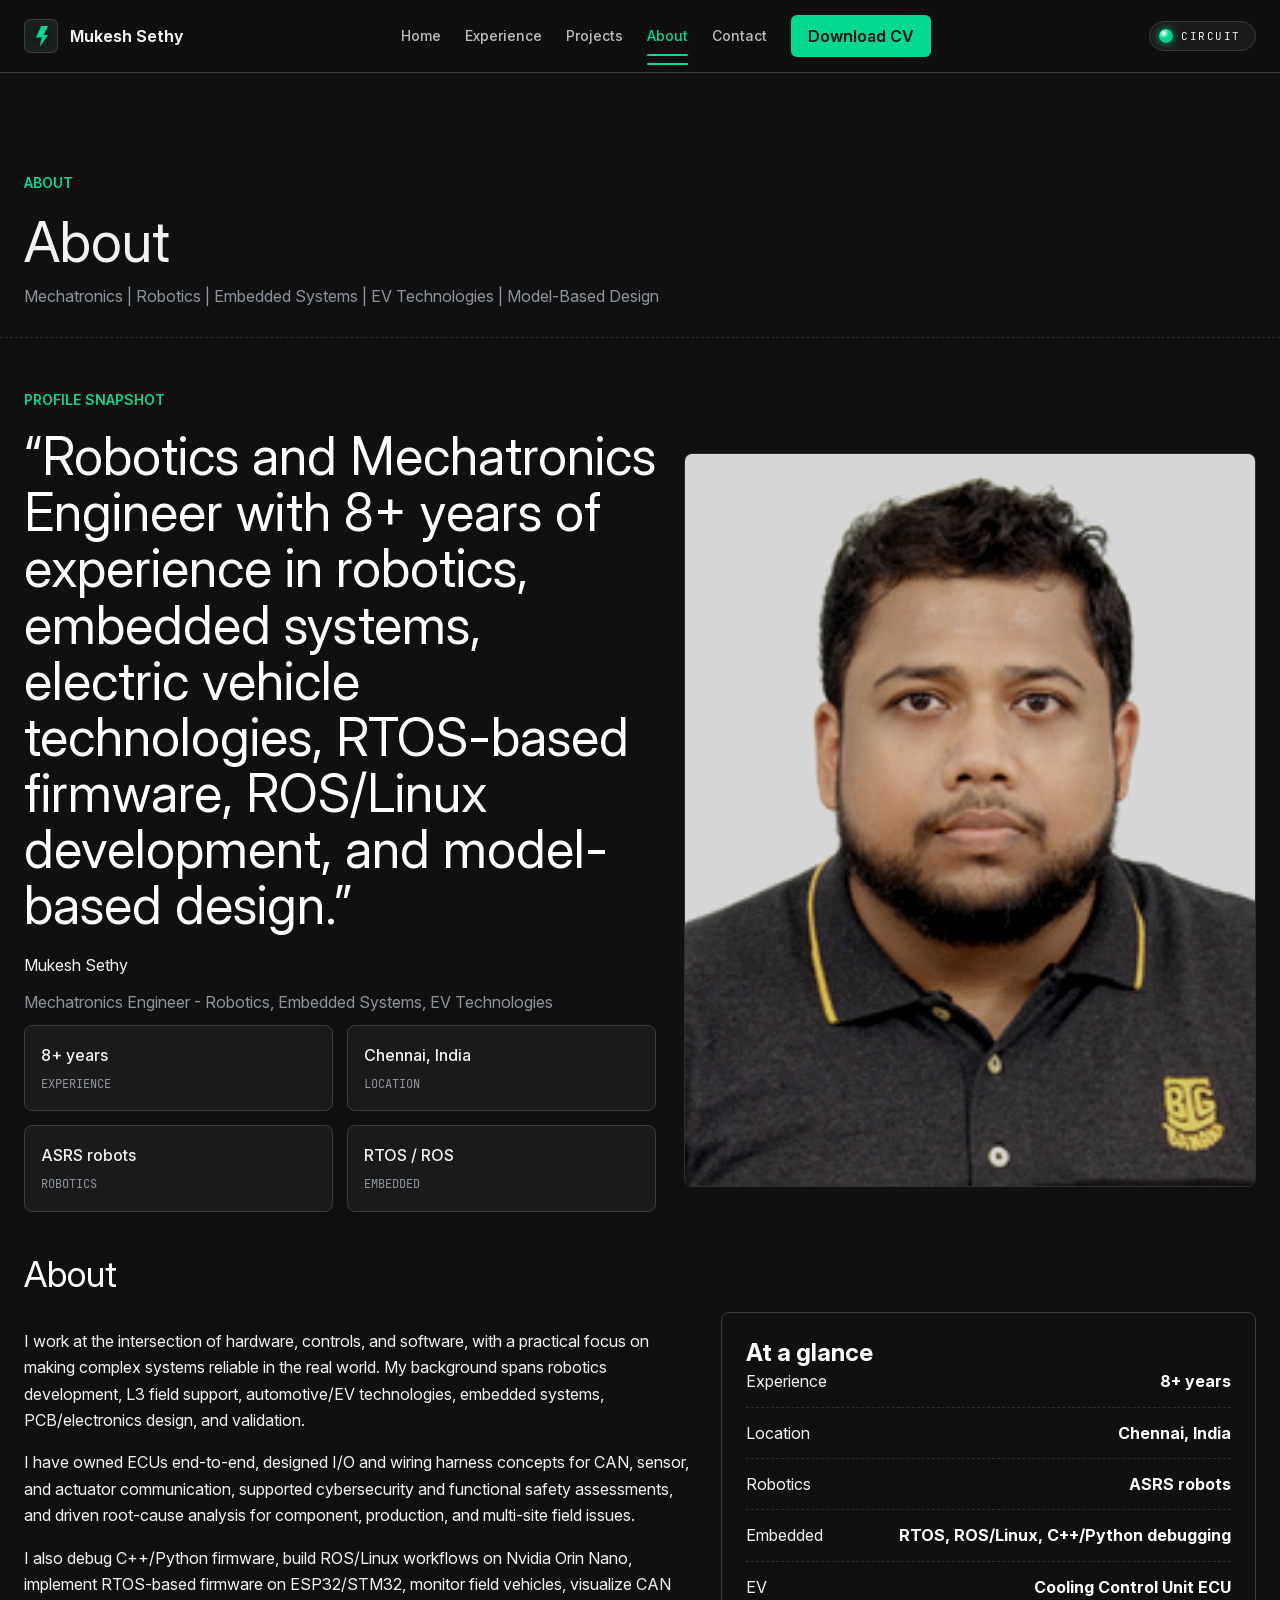
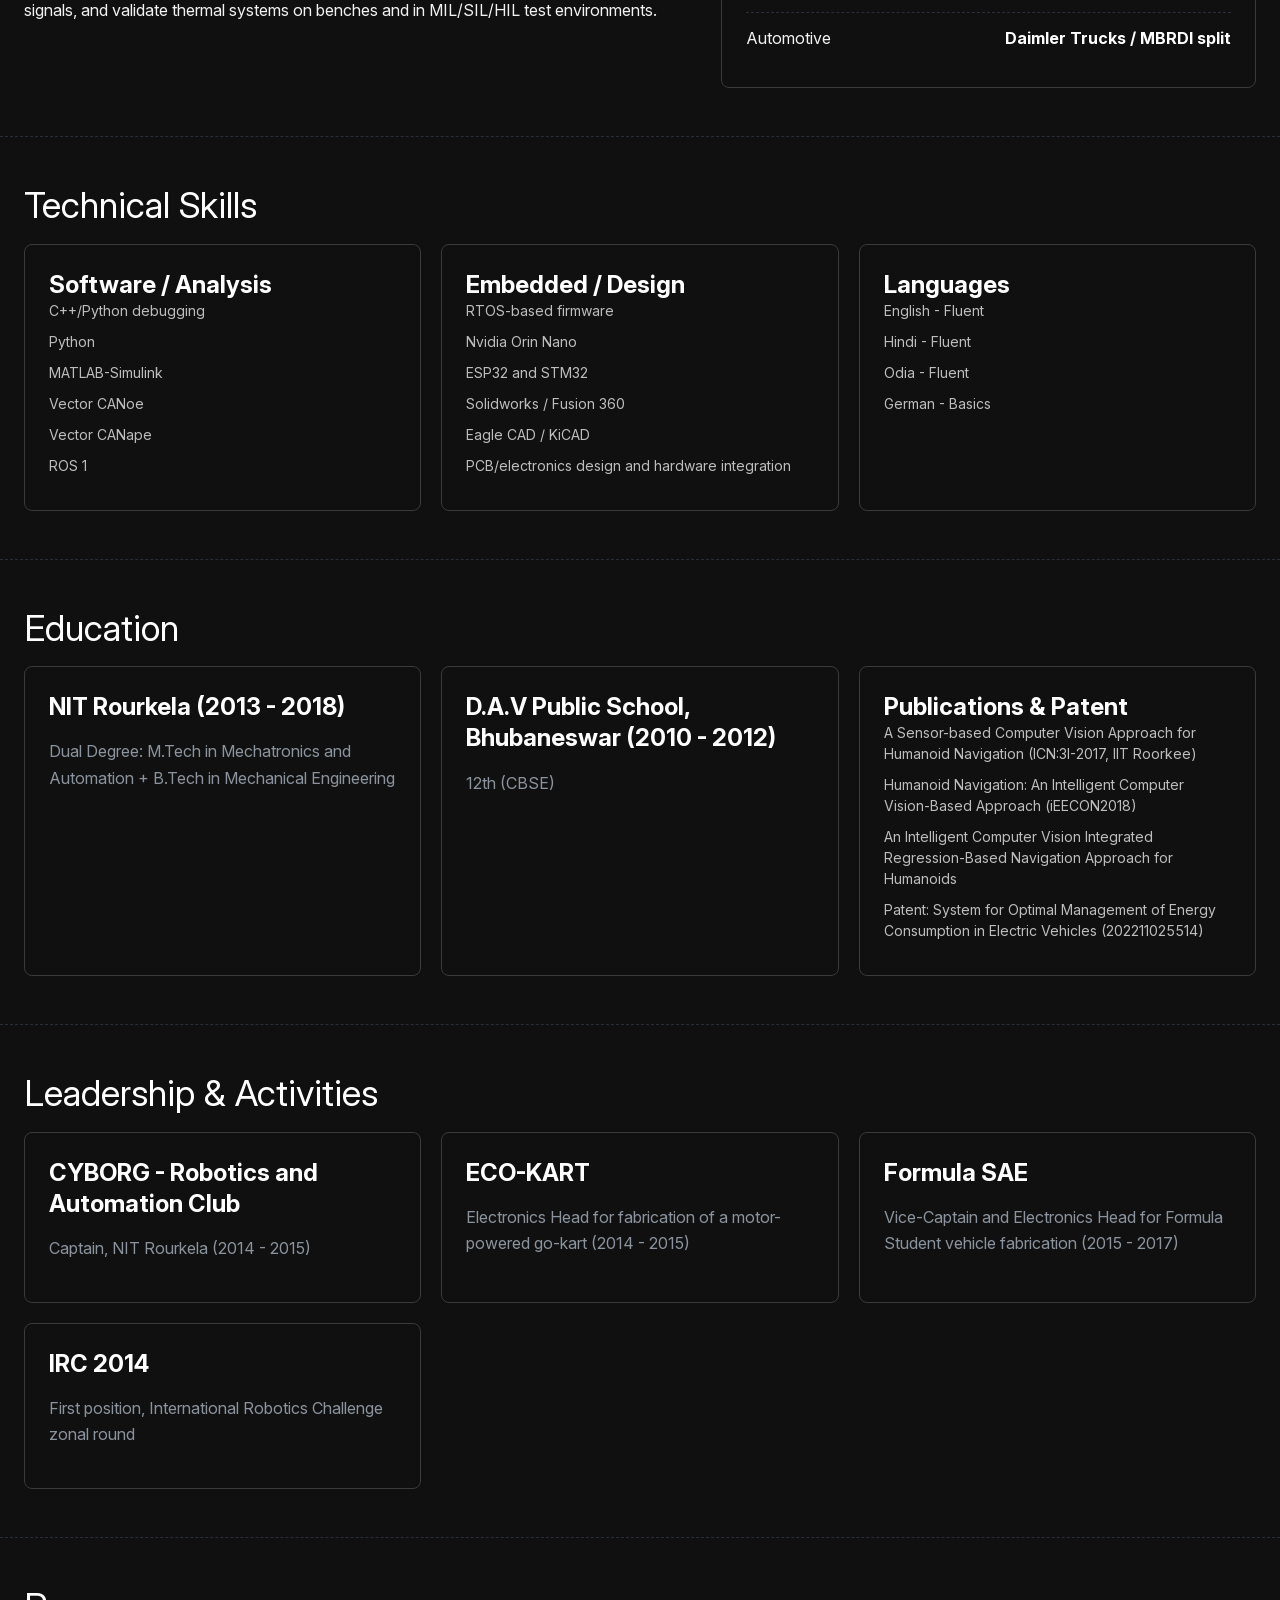
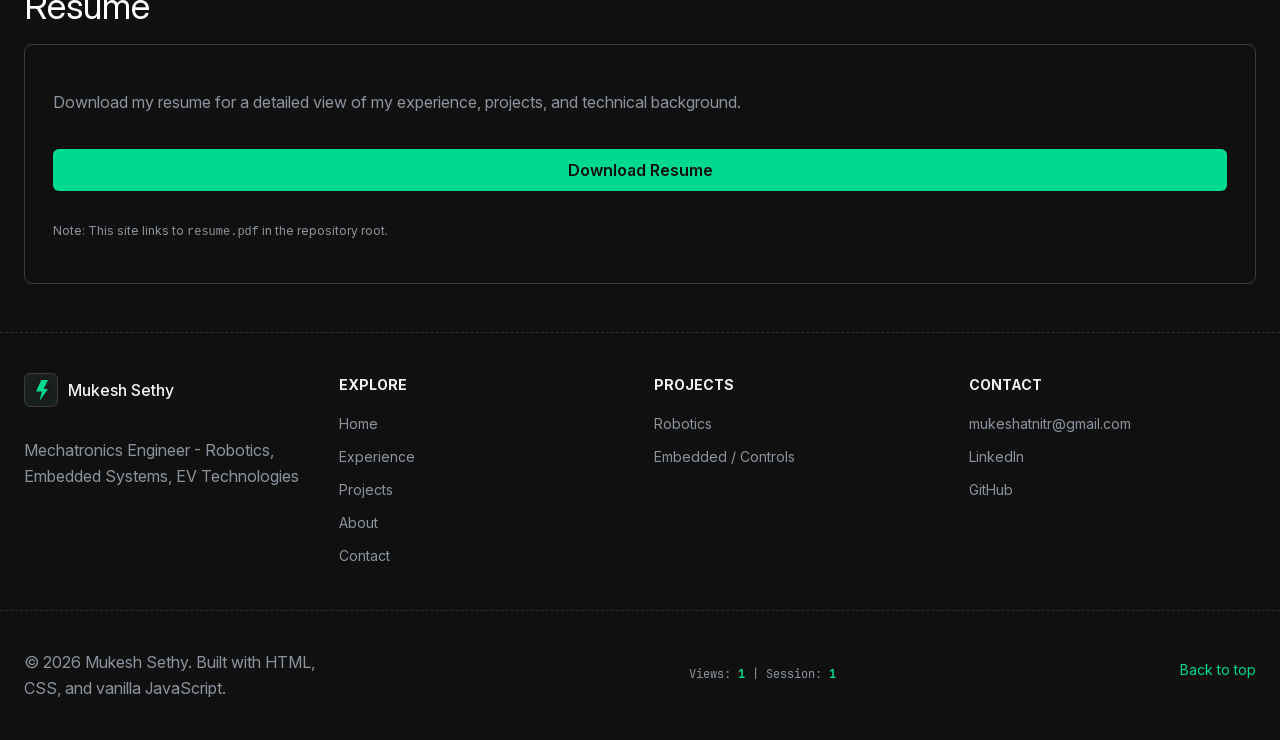
==== commit ff59f335: "Default theme to Holo on Mon-Wed, Circuit the rest of the week The manual toggle still overrides: an" ====
--- a/about/index.html
+++ b/about/index.html
@@ -26,9 +26,14 @@
     />
     <script>
       (function () {
-        var t = "holo";
+        function dayDefault() {
+          var d = new Date().getDay();
+          return d === 1 || d === 2 || d === 3 ? "holo" : "circuit";
+        }
+        var t = dayDefault();
         try {
-          if (localStorage.getItem("site-theme") === "circuit") t = "circuit";
+          var stored = localStorage.getItem("site-theme");
+          if (stored === "holo" || stored === "circuit") t = stored;
         } catch (e) {}
         document.documentElement.setAttribute("data-theme", t);
       })();
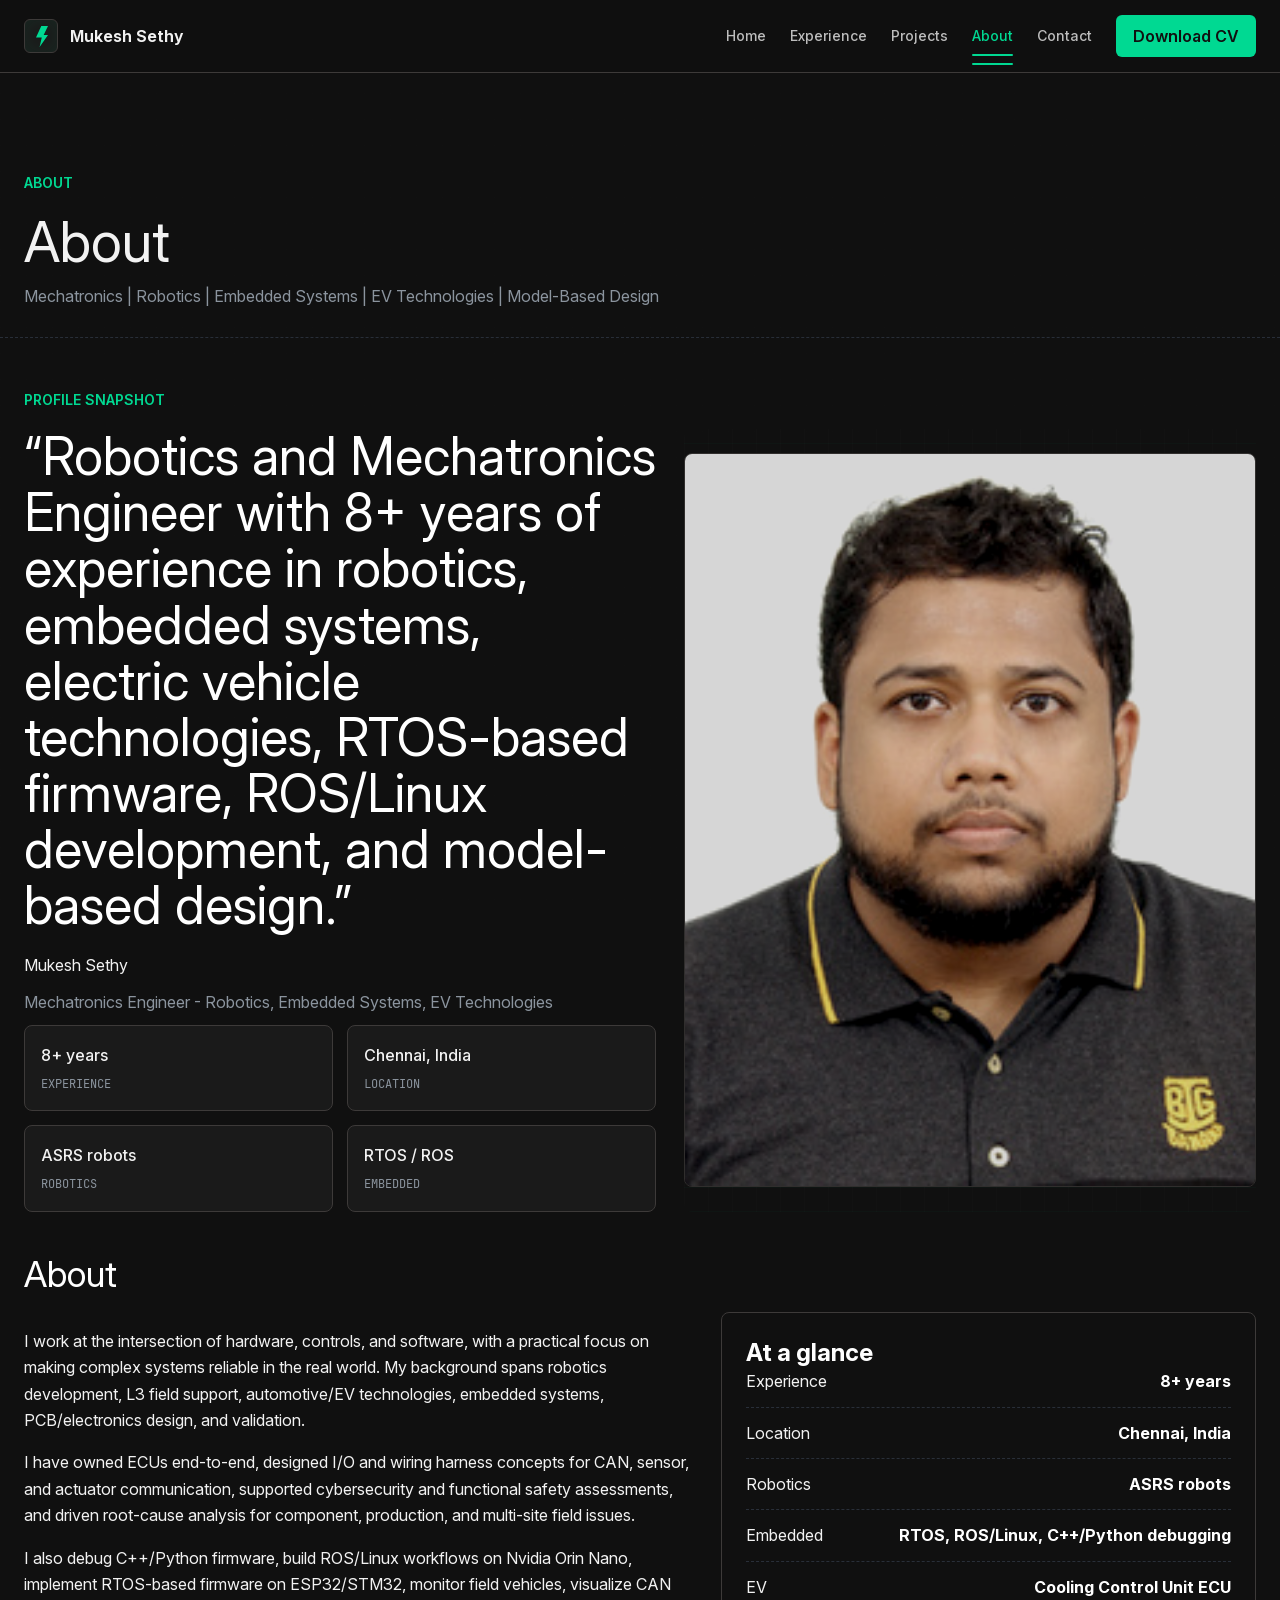
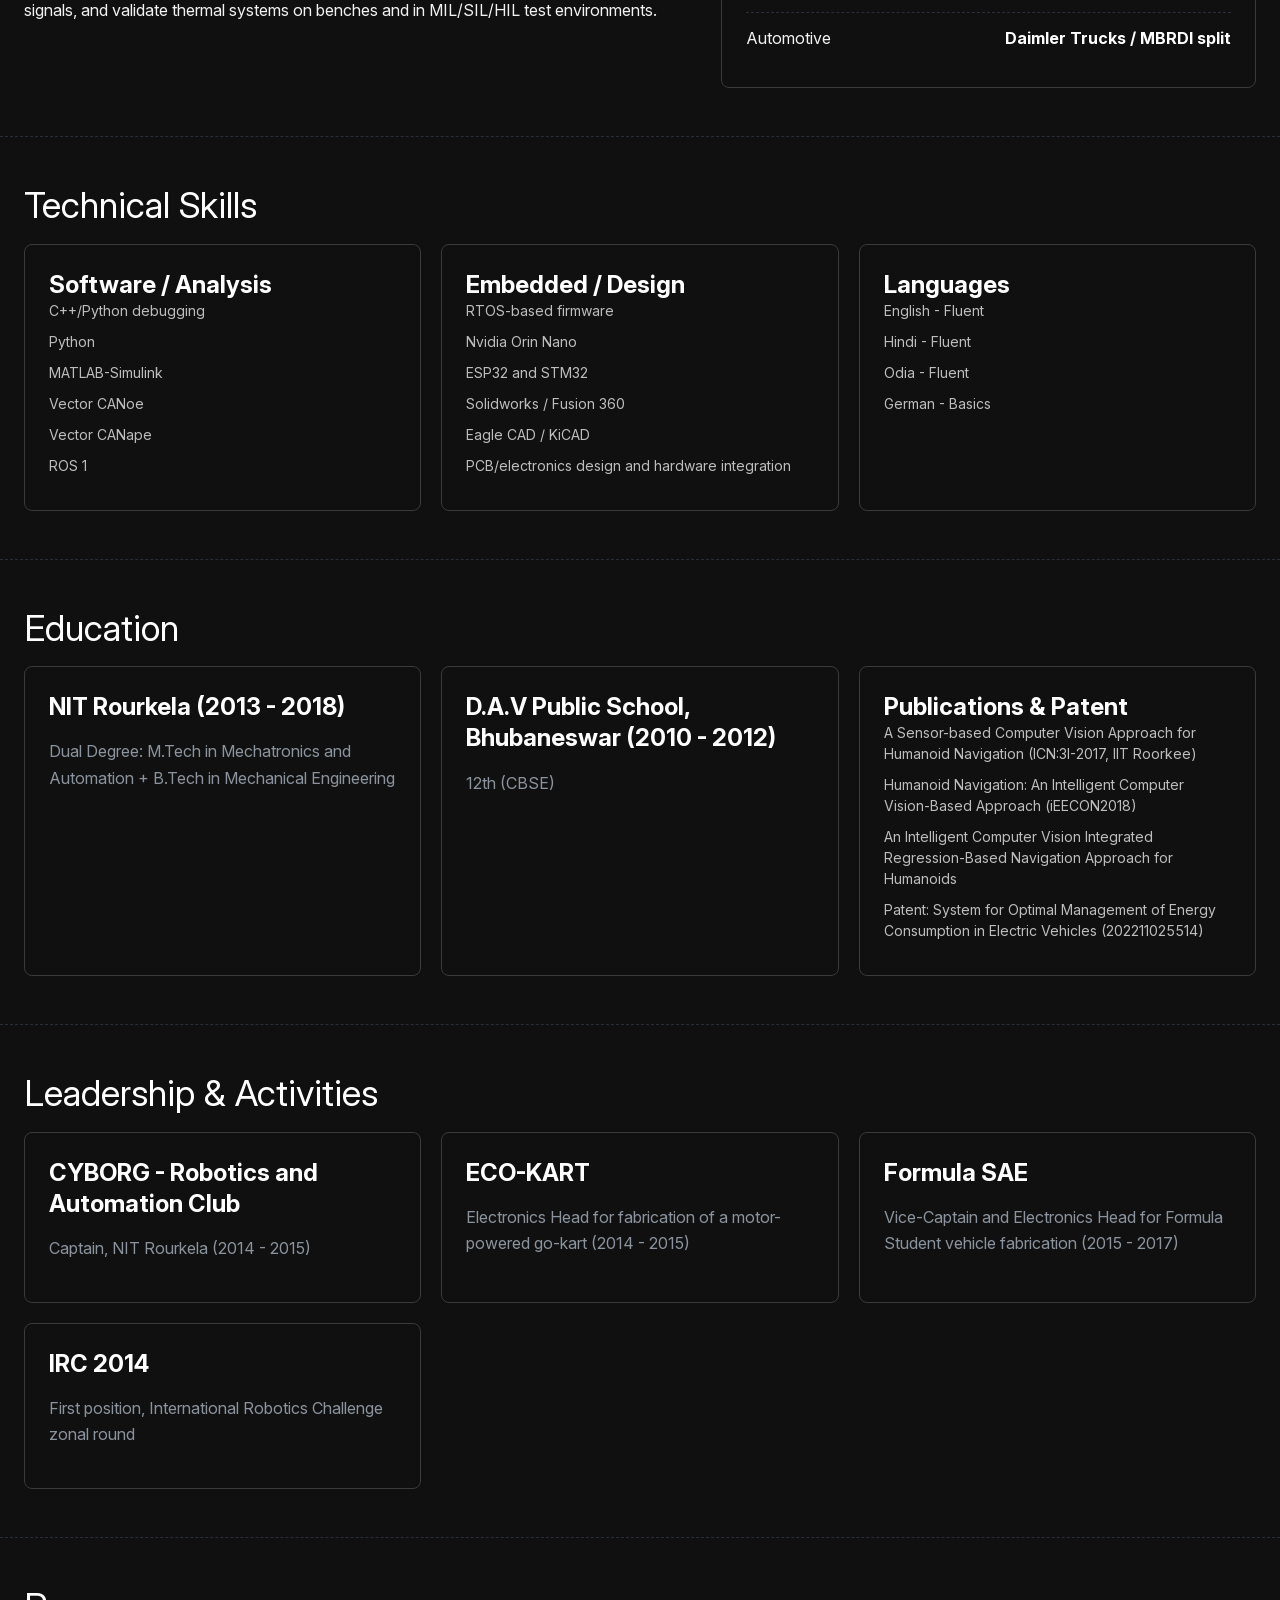
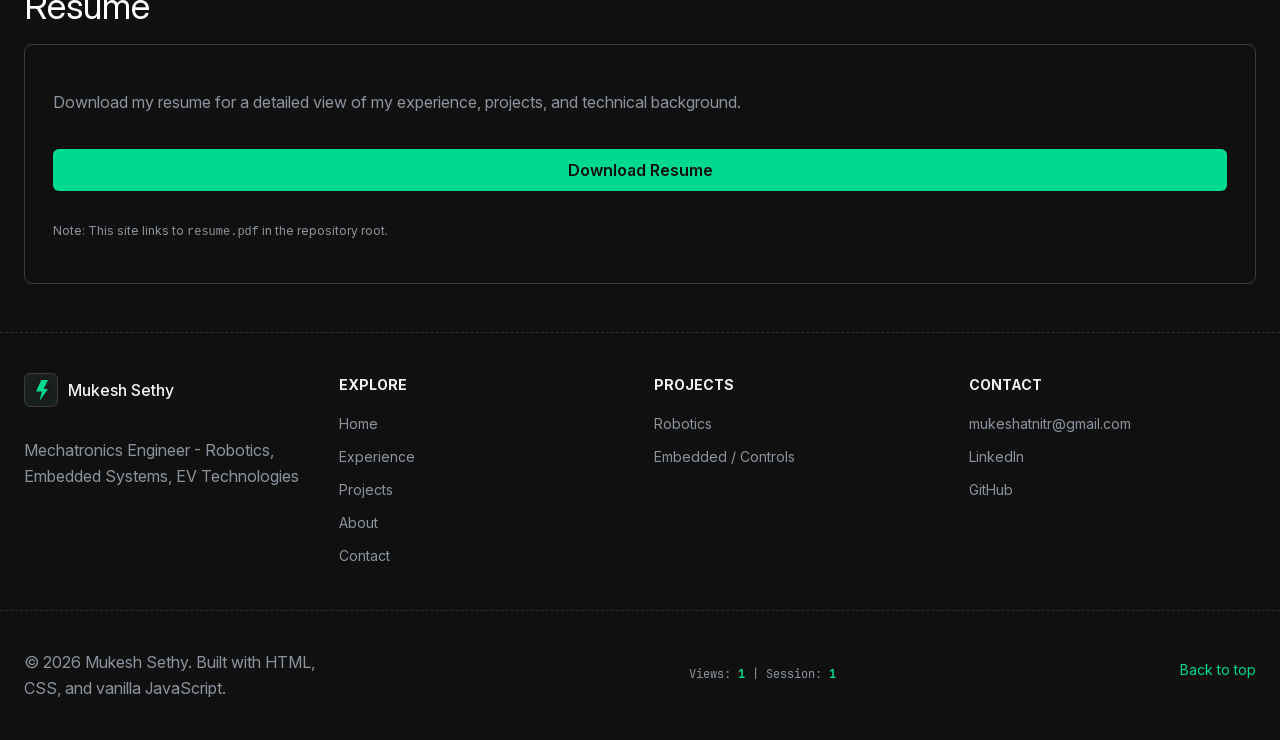
==== commit e3ea8381: "Remove the manual theme toggle, keep only the day-based default Drops the header toggle button and i" ====
--- a/about/index.html
+++ b/about/index.html
@@ -39,7 +39,7 @@
       })();
     </script>
     <link rel="stylesheet" href="../fonts.css" />
-    <link rel="stylesheet" href="../style.css?v=holo-theme-20260707" />
+    <link rel="stylesheet" href="../style.css?v=day-theme-only-20260708" />
   </head>
   <body data-page="about">
     <div id="top" aria-hidden="true"></div>
@@ -74,11 +74,6 @@
               <a class="header-cta" href="../resume.pdf" download>Download CV</a>
               <span class="nav-indicator" id="nav-indicator" aria-hidden="true"></span>
             </nav>
-
-            <button class="theme-toggle" type="button" aria-pressed="true" aria-label="Switch theme">
-              <span class="theme-toggle-orb" aria-hidden="true"></span>
-              <span class="theme-toggle-label">Holo</span>
-            </button>
 
             <button
               class="nav-toggle"
@@ -349,6 +344,6 @@
 
     <div class="toast" id="toast" role="status" aria-live="polite" aria-atomic="true"></div>
 
-    <script src="../script.js?v=holo-theme-20260707"></script>
+    <script src="../script.js?v=day-theme-only-20260708"></script>
   </body>
 </html>
--- a/style.css
+++ b/style.css
@@ -2652,42 +2652,6 @@
 }
 
 /* ============================================================
-   Theme toggle control (both themes)
-   ============================================================ */
-
-.theme-toggle {
-  display: inline-flex;
-  align-items: center;
-  gap: 8px;
-  padding: 7px 14px 7px 9px;
-  border-radius: var(--radius-pill);
-  border: 1px solid var(--hairline);
-  background: var(--canvas-soft);
-  color: var(--ink);
-  font-family: var(--mono);
-  font-size: 11px;
-  letter-spacing: 0.14em;
-  text-transform: uppercase;
-  cursor: pointer;
-  transition: border-color 180ms var(--ease), box-shadow 180ms var(--ease), background 180ms var(--ease);
-}
-
-.theme-toggle:hover,
-.theme-toggle:focus-visible {
-  border-color: rgba(var(--brand-rgb), 0.55);
-  box-shadow: 0 0 14px rgba(var(--brand-rgb), 0.25);
-}
-
-.theme-toggle-orb {
-  width: 14px;
-  height: 14px;
-  border-radius: 50%;
-  background: radial-gradient(circle at 34% 30%, #ffffff 0%, var(--brand) 38%, var(--brand-deep) 100%);
-  box-shadow: 0 0 8px rgba(var(--brand-rgb), 0.8);
-  transition: box-shadow 180ms var(--ease);
-}
-
-/* ============================================================
    Theme: HOLO - holographic HUD. Void-indigo canvas, electric
    cyan + magenta accents, glass panels, aurora + scanlines.
    ============================================================ */
@@ -2908,12 +2872,6 @@
   box-shadow: 0 0 16px rgba(255, 43, 214, 0.6);
 }
 
-/* Toggle orb goes magenta-cyan in holo. */
-html[data-theme="holo"] .theme-toggle-orb {
-  background: radial-gradient(circle at 34% 30%, #ffffff 0%, #00e5ff 42%, #ff2bd6 100%);
-  box-shadow: 0 0 10px rgba(0, 229, 255, 0.8), 0 0 18px rgba(255, 43, 214, 0.4);
-}
-
 /* Calm everything down for reduced motion. */
 @media (prefers-reduced-motion: reduce) {
   html[data-theme="holo"] .brand-mark {
@@ -2926,13 +2884,3 @@
     opacity: 0;
   }
 }
-
-@media (max-width: 480px) {
-  .theme-toggle {
-    padding: 8px;
-  }
-
-  .theme-toggle-label {
-    display: none;
-  }
-}
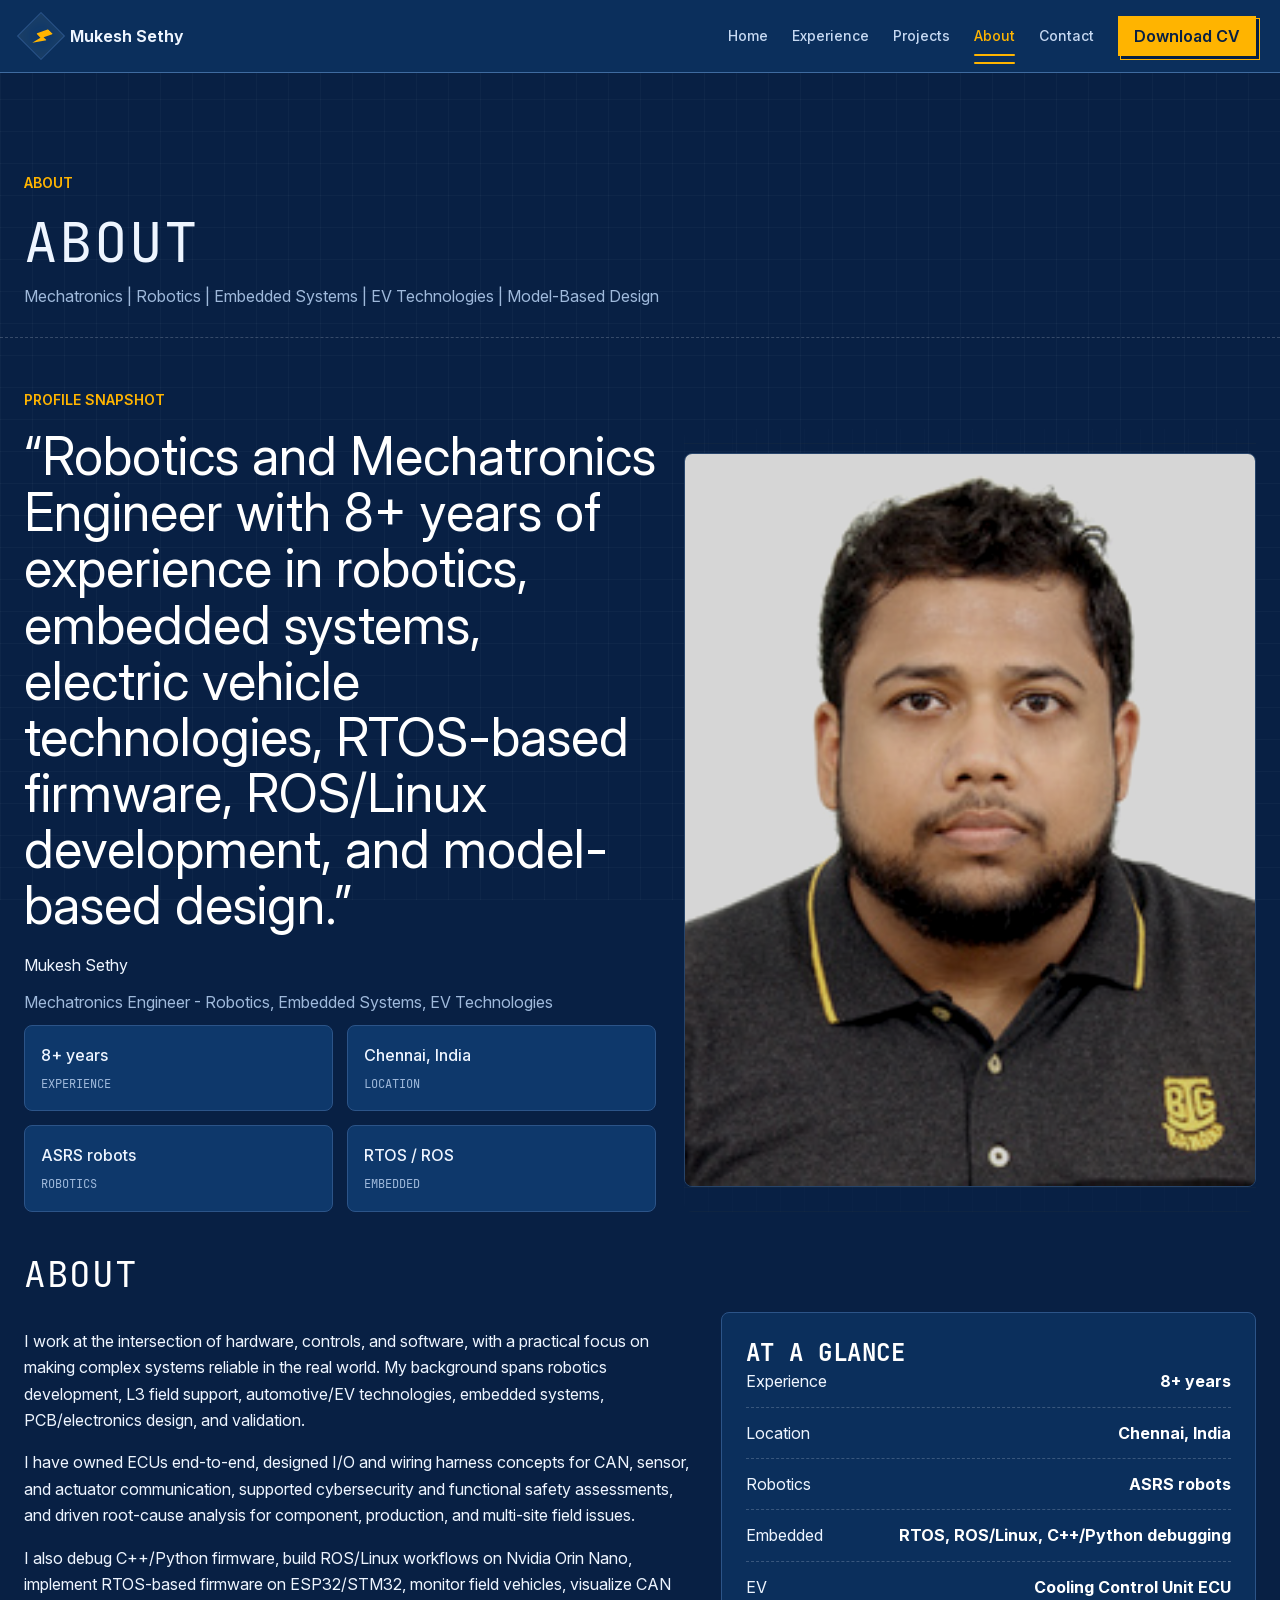
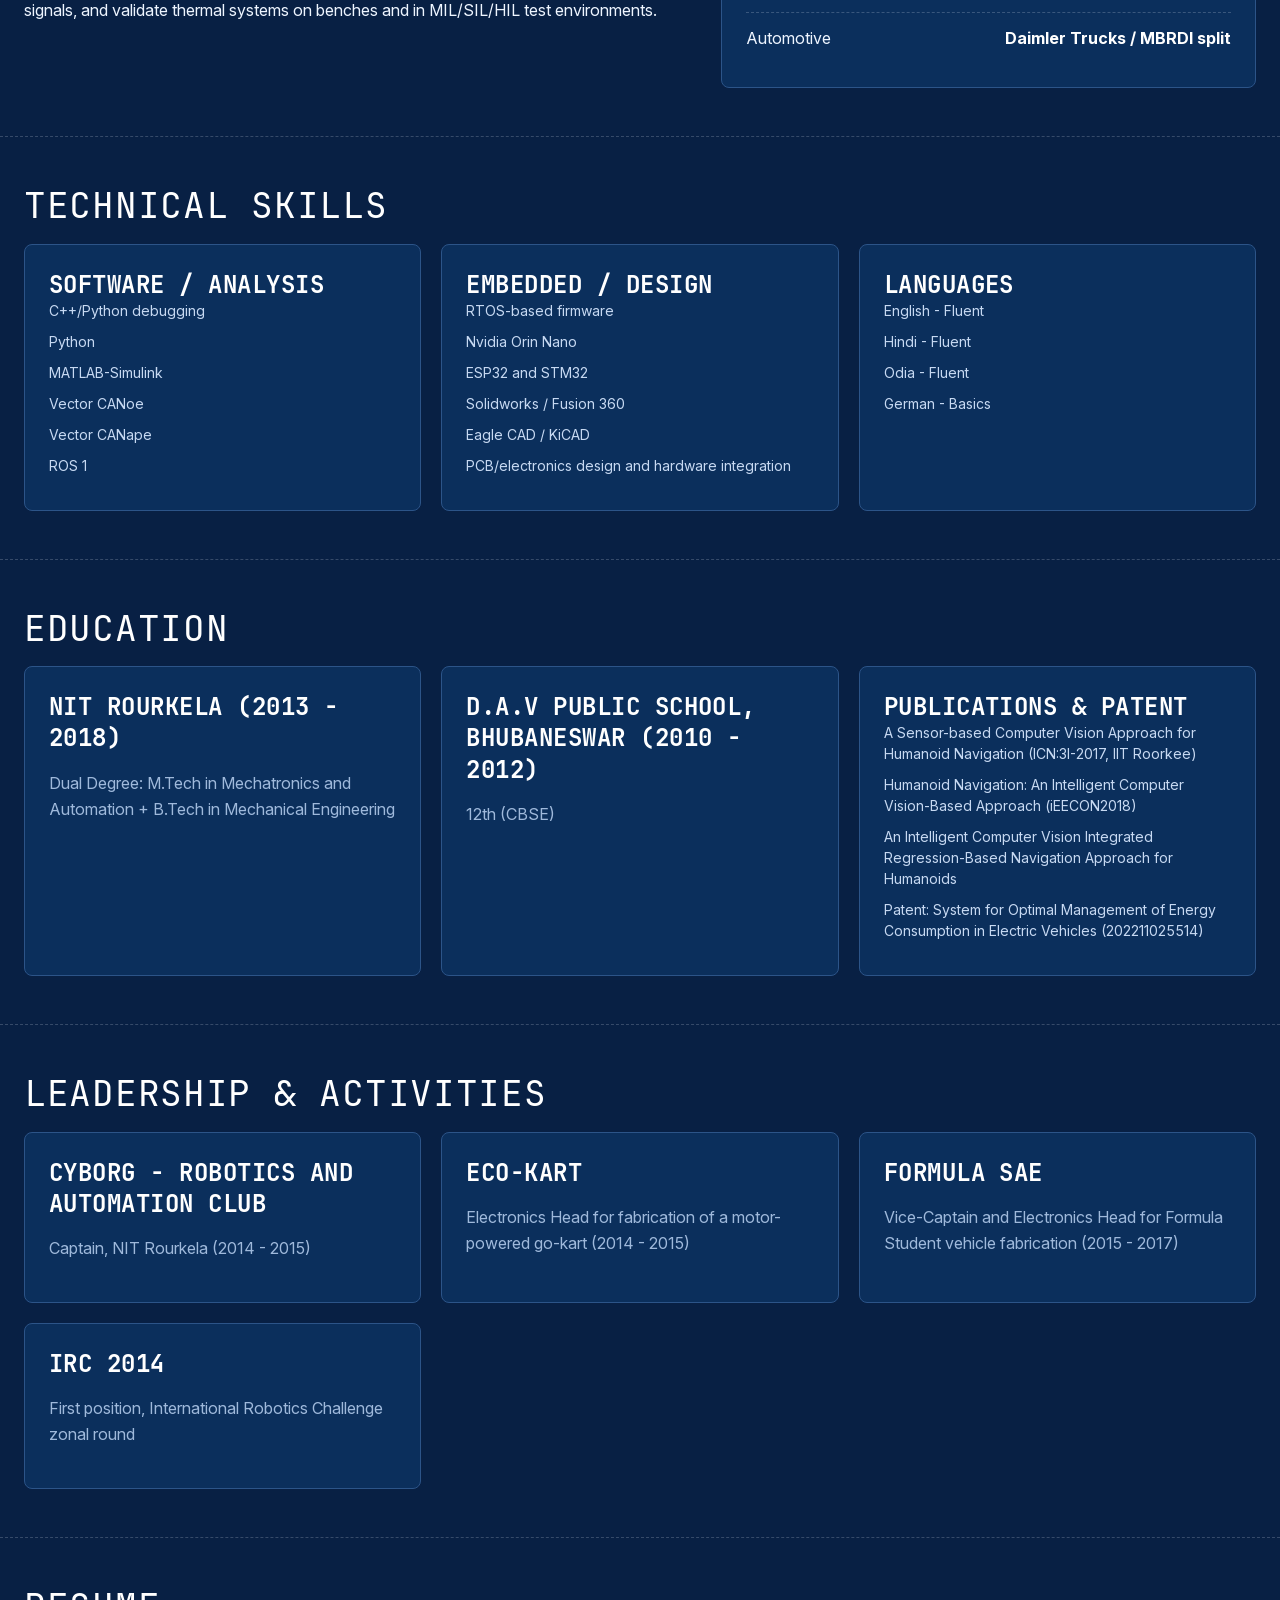
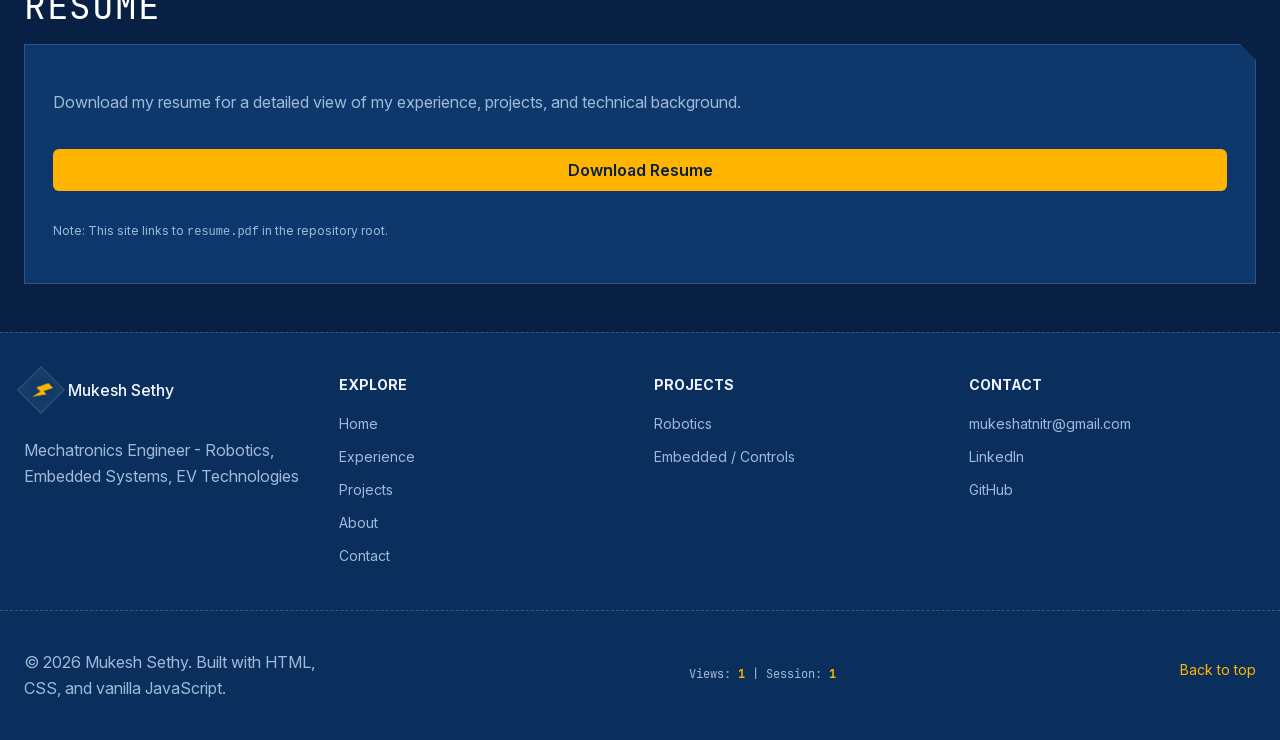
==== commit 964e2e93: "Add Blueprint theme for Sundays Cyanotype drafting-sheet look: deep engineering blue ground, pale in" ====
--- a/about/index.html
+++ b/about/index.html
@@ -26,20 +26,16 @@
     />
     <script>
       (function () {
-        function dayDefault() {
-          var d = new Date().getDay();
-          return d === 1 || d === 2 || d === 3 ? "holo" : "circuit";
-        }
-        var t = dayDefault();
+        var d = new Date().getDay();
+        var t = d === 0 ? "blueprint" : d === 1 || d === 3 || d === 5 ? "holo" : "circuit";
         try {
-          var stored = localStorage.getItem("site-theme");
-          if (stored === "holo" || stored === "circuit") t = stored;
+          localStorage.removeItem("site-theme");
         } catch (e) {}
         document.documentElement.setAttribute("data-theme", t);
       })();
     </script>
     <link rel="stylesheet" href="../fonts.css" />
-    <link rel="stylesheet" href="../style.css?v=day-theme-only-20260708" />
+    <link rel="stylesheet" href="../style.css?v=blueprint-sunday-20260711" />
   </head>
   <body data-page="about">
     <div id="top" aria-hidden="true"></div>
@@ -344,6 +340,6 @@
 
     <div class="toast" id="toast" role="status" aria-live="polite" aria-atomic="true"></div>
 
-    <script src="../script.js?v=day-theme-only-20260708"></script>
+    <script src="../script.js?v=blueprint-sunday-20260711"></script>
   </body>
 </html>
--- a/style.css
+++ b/style.css
@@ -2884,3 +2884,178 @@
     opacity: 0;
   }
 }
+
+/* ============================================================
+   Theme: BLUEPRINT - Sunday only. Cyanotype drafting sheet:
+   deep engineering blue, pale ink linework, a single amber
+   accent, mono-set headings styled like stenciled title-block
+   lettering. Deliberately calm - no glow, no motion.
+   ============================================================ */
+
+html[data-theme="blueprint"] {
+  --brand: #ffb400;
+  --brand-rgb: 255, 180, 0;
+  --brand-soft: #ffcb52;
+  --brand-deep: #cc8f00;
+  --accent-2: #eef5ff;
+  --accent-2-rgb: 238, 245, 255;
+  --on-brand: #082044;
+  --canvas: #0b2f5c;
+  --canvas-soft: #0e386b;
+  --surface: #0b2f5c;
+  --bg: #082044;
+  --canvas-night: #0b2f5c;
+  --canvas-night-soft: #0e386b;
+  --hairline: #2c5488;
+  --hairline-cool: rgba(238, 245, 255, 0.2);
+  --hairline-strong: #3f6ba0;
+  --ink: #eef5ff;
+  --ink-strong: #ffffff;
+  --body: #c7d9f2;
+  --mute: #9fb9db;
+  --mute-2: #9fb9db;
+  --ink-faint: #6f8db3;
+  --shadow: 0 20px 60px rgba(3, 13, 26, 0.7), inset 0 0 0 1px rgba(238, 245, 255, 0.06);
+  --shadow-soft: 0 0 18px rgba(255, 180, 0, 0.1);
+}
+
+/* Drafting-paper grid across the whole page. */
+html[data-theme="blueprint"] body {
+  background: var(--bg);
+  background-attachment: fixed;
+}
+
+html[data-theme="blueprint"] body::before {
+  background: repeating-linear-gradient(
+      0deg,
+      rgba(238, 245, 255, 0.05) 0,
+      rgba(238, 245, 255, 0.05) 1px,
+      transparent 1px,
+      transparent 32px
+    ),
+    repeating-linear-gradient(
+      90deg,
+      rgba(238, 245, 255, 0.05) 0,
+      rgba(238, 245, 255, 0.05) 1px,
+      transparent 1px,
+      transparent 32px
+    );
+  opacity: 0.6;
+}
+
+html[data-theme="blueprint"] body::after {
+  content: none;
+}
+
+/* Flat title-block header, no blur. */
+html[data-theme="blueprint"] .site-header {
+  background: var(--canvas);
+  border-bottom: 1px solid var(--hairline-strong);
+}
+
+/* Headings set like stenciled drafting-sheet lettering. */
+html[data-theme="blueprint"] .page-title,
+html[data-theme="blueprint"] .section-title,
+html[data-theme="blueprint"] .hero-title,
+html[data-theme="blueprint"] .card-title,
+html[data-theme="blueprint"] .modal-title {
+  font-family: var(--mono);
+  text-transform: uppercase;
+  letter-spacing: 0.02em;
+  text-shadow: none;
+}
+
+html[data-theme="blueprint"] .eyebrow {
+  color: var(--brand);
+  text-shadow: none;
+}
+
+/* Flat drafting panels: sharp corners, hairline border, one clipped corner. */
+html[data-theme="blueprint"] .project-card,
+html[data-theme="blueprint"] .timeline-card,
+html[data-theme="blueprint"] .offering-card,
+html[data-theme="blueprint"] .visitor-card,
+html[data-theme="blueprint"] .contributions-panel,
+html[data-theme="blueprint"] .resume-card,
+html[data-theme="blueprint"] .hero-panel {
+  background: var(--canvas-soft);
+  border: 1px solid var(--hairline);
+  border-radius: 0;
+  clip-path: polygon(0 0, calc(100% - 16px) 0, 100% 16px, 100% 100%, 0 100%);
+  transition: border-color 160ms var(--ease), transform 160ms var(--ease);
+}
+
+html[data-theme="blueprint"] .project-card:hover,
+html[data-theme="blueprint"] .timeline-card:hover,
+html[data-theme="blueprint"] .offering-card:hover {
+  border-color: var(--brand);
+  box-shadow: none;
+  transform: translateY(-2px);
+}
+
+/* Stamped CTAs: sharp corners, offset "plotted" shadow. */
+html[data-theme="blueprint"] .header-cta,
+html[data-theme="blueprint"] .btn-black,
+html[data-theme="blueprint"] .send-button {
+  background: var(--brand);
+  color: var(--on-brand);
+  border: 0;
+  border-radius: 0;
+  box-shadow: 3px 3px 0 var(--bg), 3px 3px 0 1px var(--brand);
+}
+
+html[data-theme="blueprint"] .header-cta:hover,
+html[data-theme="blueprint"] .btn-black:hover,
+html[data-theme="blueprint"] .send-button:hover {
+  transform: translate(-1px, -1px);
+  box-shadow: 4px 4px 0 var(--bg), 4px 4px 0 1px var(--brand);
+}
+
+/* Pills, chips, filters: sharp and flat. */
+html[data-theme="blueprint"] .pill {
+  border-radius: 0;
+  border-color: var(--brand);
+}
+
+html[data-theme="blueprint"] .chips li {
+  border-radius: 0;
+  border-color: var(--hairline-strong);
+  background: rgba(238, 245, 255, 0.03);
+}
+
+html[data-theme="blueprint"] .filter-button.is-active {
+  border-radius: 0;
+  background: var(--brand);
+  color: var(--on-brand);
+}
+
+/* Brand mark: a still drafting-compass square, no pulse. */
+html[data-theme="blueprint"] .brand-mark {
+  border-radius: 0;
+  transform: rotate(45deg);
+}
+
+/* Timeline + calendar accents. */
+html[data-theme="blueprint"] .timeline-dot {
+  border-radius: 0;
+  transform: rotate(45deg);
+}
+
+html[data-theme="blueprint"] .calendar-day.level-0 {
+  background: var(--canvas);
+}
+
+/* Watch-video badge inverts to ink-white on hover instead of glowing. */
+html[data-theme="blueprint"] .video-play-icon {
+  border-radius: 0;
+}
+
+html[data-theme="blueprint"] .video-play:hover .video-play-icon,
+html[data-theme="blueprint"] .video-play:focus-visible .video-play-icon {
+  background: var(--accent-2);
+}
+
+html[data-theme="blueprint"] .video-play:hover .video-play-icon::before,
+html[data-theme="blueprint"] .video-play:focus-visible .video-play-icon::before {
+  border-left-color: var(--on-brand);
+}
